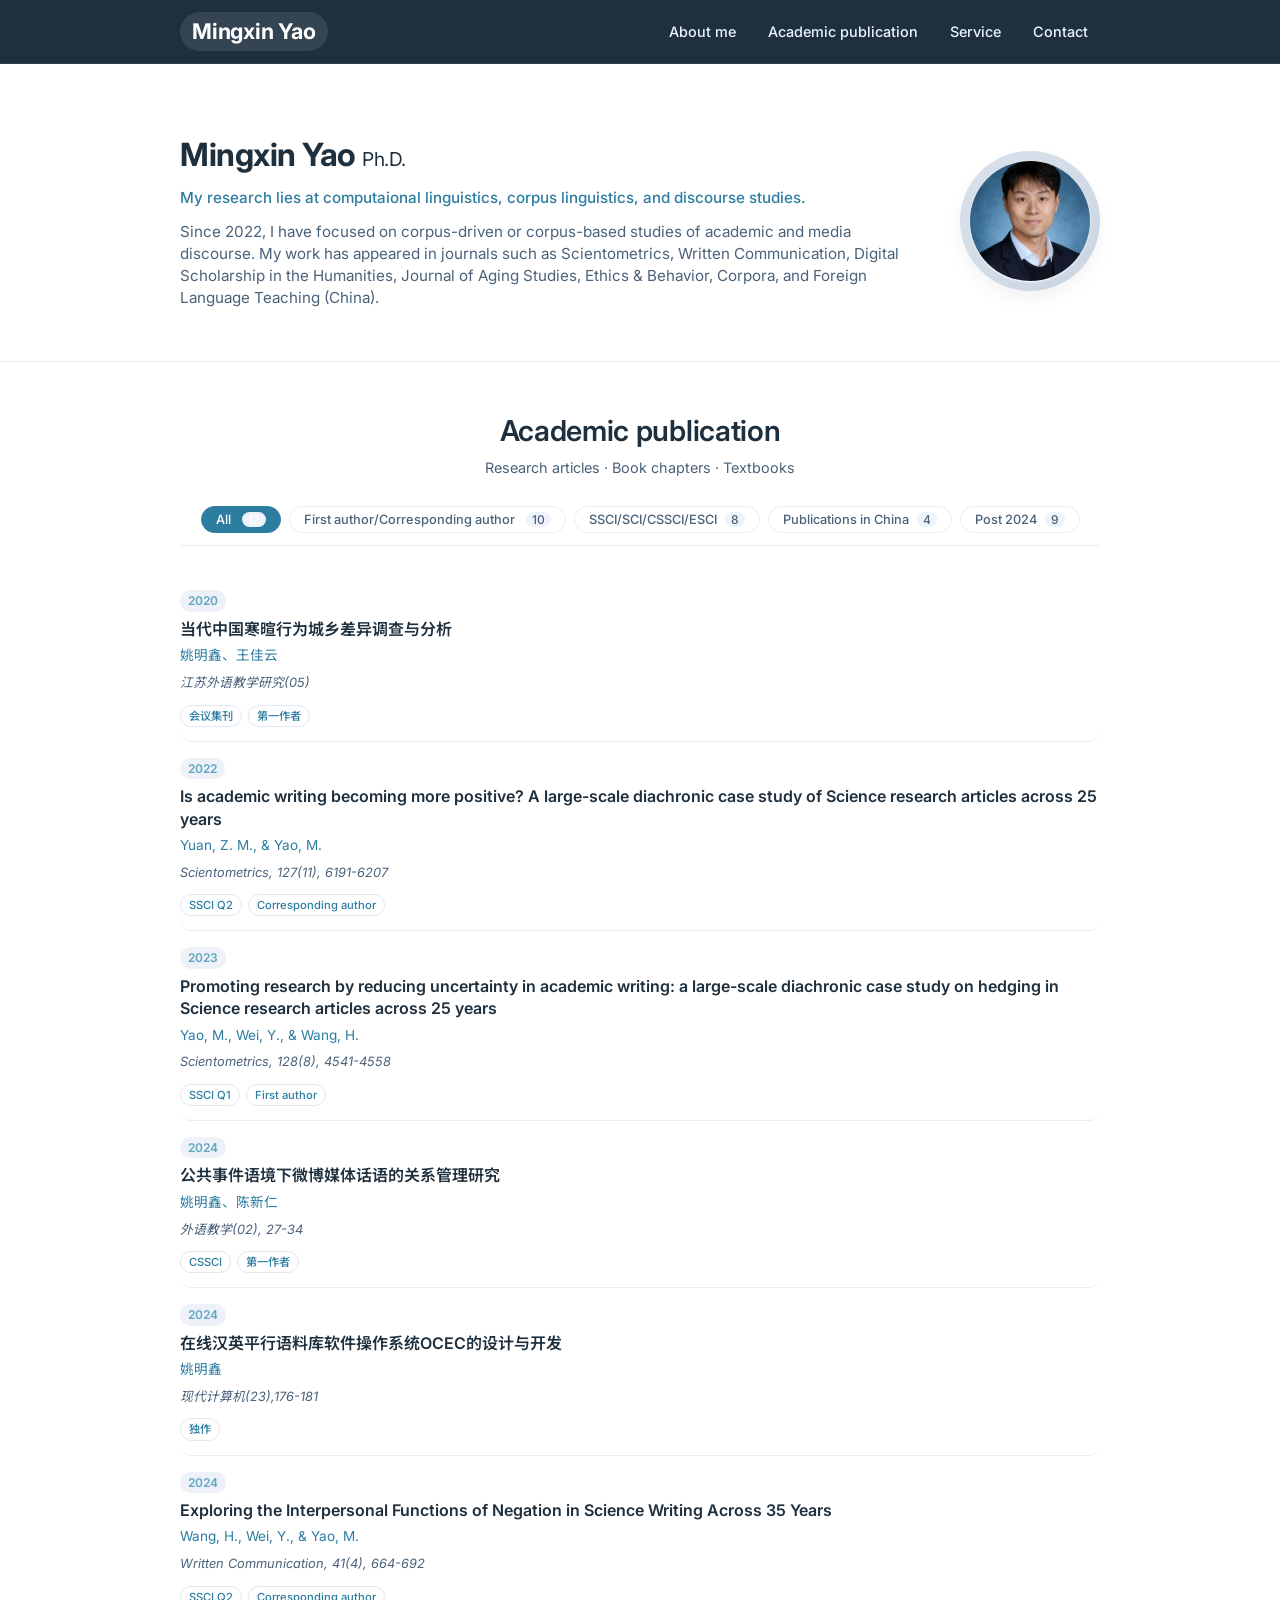
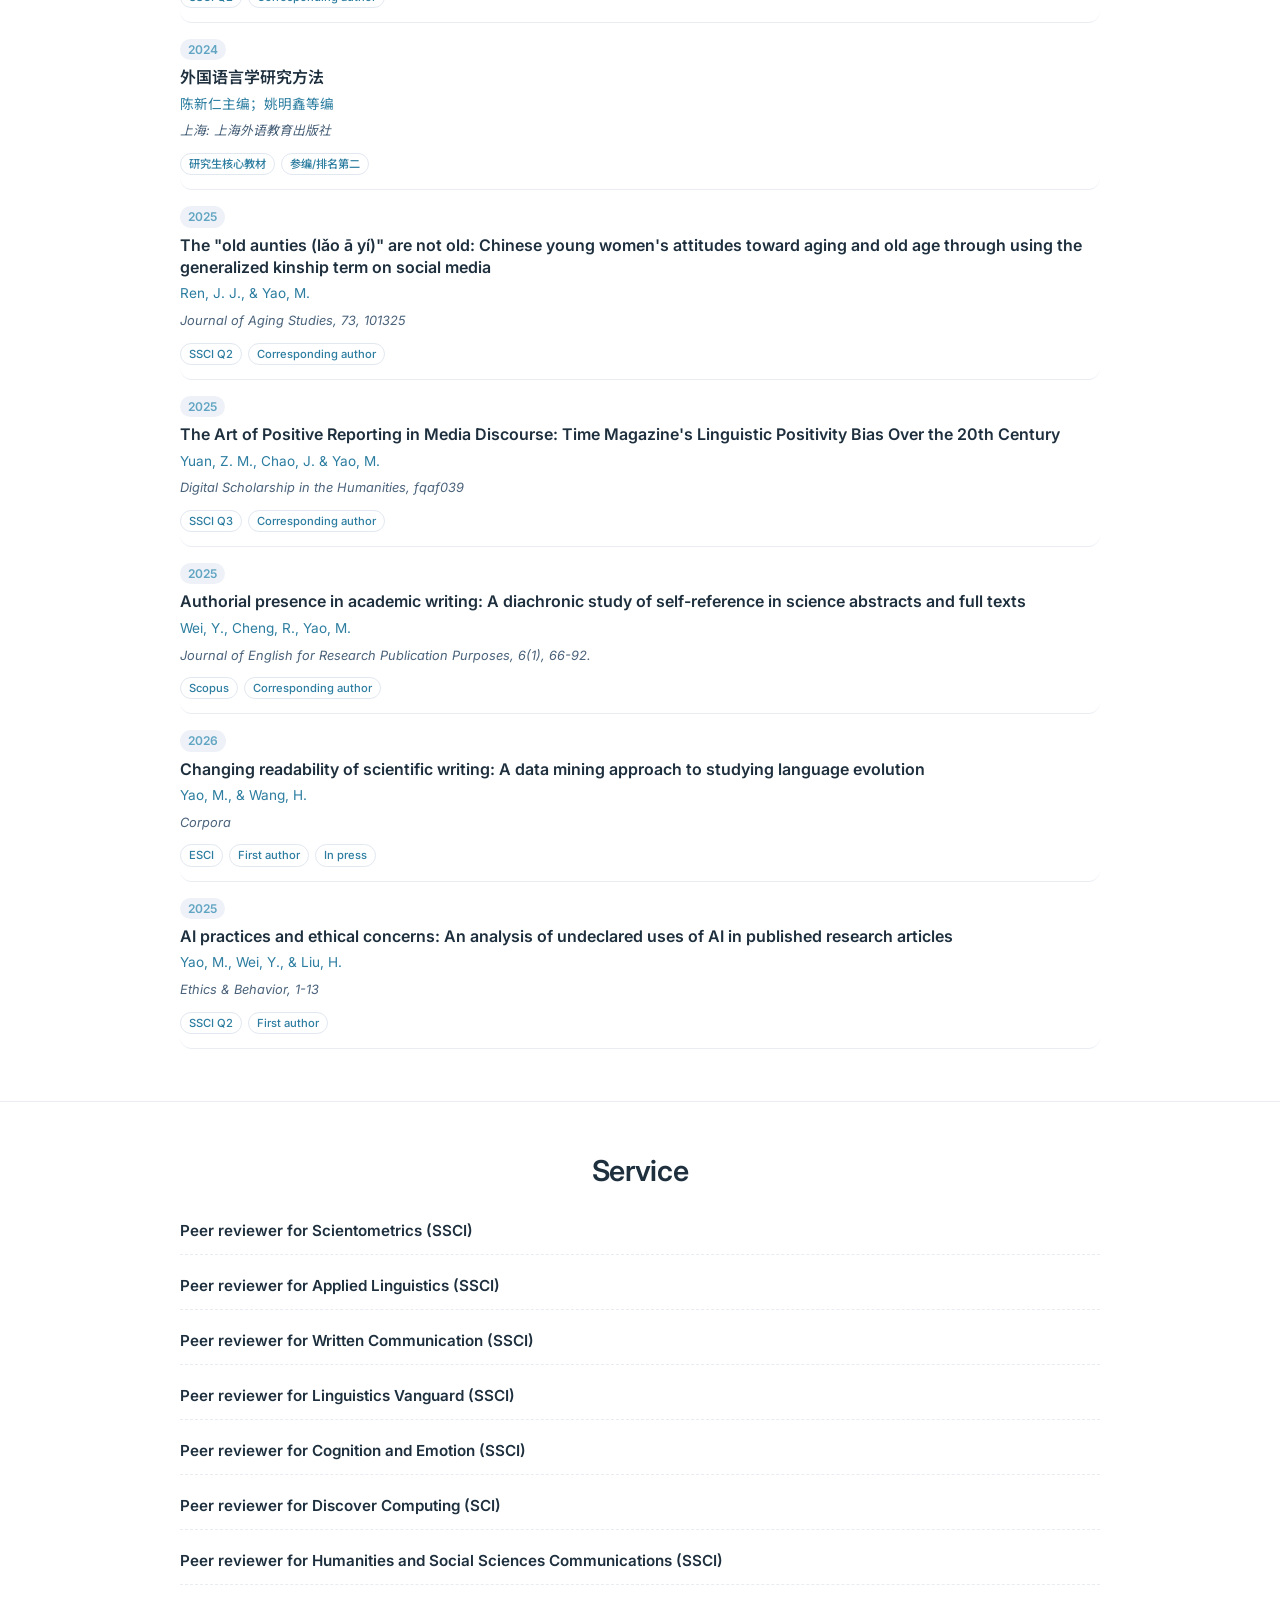
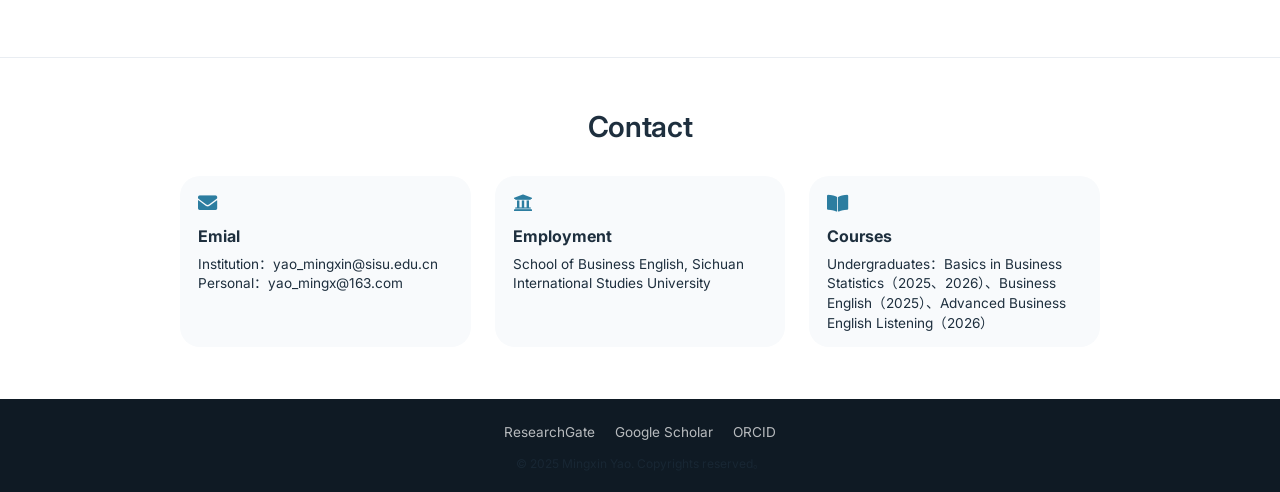
==== index.html @ 387a0569 "Update index.html" ====
<!DOCTYPE html>
<html lang="zh-CN">
<head>
    <meta charset="UTF-8">
    <meta name="viewport" content="width=device-width, initial-scale=1.0, viewport-fit=cover">
    <title>Mingxin Yao</title>
    <link href="https://fonts.googleapis.com/css2?family=Inter:opsz,wght@14..32,300;14..32,400;14..32,500;14..32,600;14..32,700&family=Noto+Sans+SC:wght@300;400;500;600;700&display=swap" rel="stylesheet">
    <link rel="stylesheet" href="https://cdnjs.cloudflare.com/ajax/libs/font-awesome/5.15.4/css/all.min.css">
    <style>
        * {
            margin: 0;
            padding: 0;
            box-sizing: border-box;
        }

        :root {
            --primary: #1e2f3e;
            --primary-dark: #0f1a24;
            --secondary: #2c7da0;
            --accent: #61a5c2;
            --text-main: #1e2f3e;
            --text-muted: #4a627a;
            --light-bg: #f8fafc;
            --border-light: #e9edf2;
            --card-shadow: 0 2px 6px rgba(0, 0, 0, 0.02), 0 1px 2px rgba(0, 0, 0, 0.05);
            --hover-shadow: 0 8px 20px rgba(0, 0, 0, 0.05);
            --transition: all 0.2s ease;
        }

        body {
            font-family: 'Inter', 'Noto Sans SC', system-ui, -apple-system, sans-serif;
            color: var(--text-main);
            line-height: 1.45;
            background-color: white;
            scroll-behavior: smooth;
        }

        .container {
            max-width: 960px;
            margin: 0 auto;
            padding: 0 20px;
        }

        /* 紧凑布局核心：减少留白 */
        section {
            padding: 48px 0 52px;
            border-bottom: 1px solid var(--border-light);
        }
        section:last-of-type {
            border-bottom: none;
        }

        .section-title {
            text-align: center;
            margin-bottom: 28px;
        }
        .section-title h2 {
            font-size: 1.8rem;
            font-weight: 600;
            color: var(--primary);
            letter-spacing: -0.3px;
            margin-bottom: 6px;
        }
        .section-title p {
            font-size: 0.9rem;
            color: var(--text-muted);
        }

        /* 紧凑导航 */
        header {
            background-color: var(--primary);
            backdrop-filter: blur(0px);
            position: sticky;
            top: 0;
            width: 100%;
            z-index: 1000;
            transition: all 0.25s;
            border-bottom: 1px solid rgba(255,255,255,0.08);
        }
        header.scrolled {
            background-color: rgba(30, 47, 62, 0.96);
            backdrop-filter: blur(8px);
            box-shadow: 0 4px 12px rgba(0,0,0,0.05);
        }
        nav {
            display: flex;
            justify-content: space-between;
            align-items: center;
            flex-wrap: wrap;
            padding: 12px 0;
        }
        .logo {
            font-size: 1.35rem;
            font-weight: 700;
            letter-spacing: -0.2px;
            color: white;
            text-decoration: none;
            background: rgba(255,255,255,0.1);
            padding: 4px 12px;
            border-radius: 40px;
            transition: var(--transition);
        }
        .logo:hover {
            background: rgba(255,255,255,0.2);
        }
        .nav-links {
            display: flex;
            list-style: none;
            gap: 8px;
            flex-wrap: wrap;
        }
        .nav-links li {
            margin: 0;
        }
        .nav-links a {
            color: #eef4ff;
            text-decoration: none;
            font-weight: 500;
            font-size: 0.9rem;
            padding: 6px 12px;
            border-radius: 30px;
            transition: var(--transition);
        }
        .nav-links a:hover {
            background: rgba(255,255,255,0.15);
            color: white;
        }

        /* 个人资料区 紧凑对齐 */
        .profile {
            display: flex;
            align-items: center;
            gap: 32px;
            margin-top: 20px;
        }
        .profile-text h1 {
            font-size: 2rem;
            font-weight: 700;
            letter-spacing: -0.5px;
            color: var(--primary);
            margin-bottom: 8px;
        }
        .profile-text p {
            margin-bottom: 12px;
            font-size: 0.95rem;
            color: var(--text-muted);
        }
        .profile-text p:first-of-type {
            font-weight: 500;
            color: var(--secondary);
        }
        .profile-img {
            flex-shrink: 0;
            width: 140px;
            height: 140px;
            border-radius: 50%;
            background: linear-gradient(135deg, #d9e2ec, #cbd5e1);
            display: flex;
            align-items: center;
            justify-content: center;
            box-shadow: 0 8px 18px rgba(0,0,0,0.05);
            transition: var(--transition);
        }
        .profile-img:hover {
            transform: scale(1.02);
        }
        .avatar-placeholder {
            font-size: 3rem;
            font-weight: 500;
            color: var(--primary);
            background: white;
            width: 120px;
            height: 120px;
            border-radius: 50%;
            overflow: hidden;          /* 新增：裁剪超出圆角的图片部分 */
            display: flex;
            align-items: center;
            justify-content: center;
            font-family: monospace;
            box-shadow: inset 0 1px 2px #0001, 0 1px 2px white;
        }

        /* 研究兴趣 紧凑标签 */
        .interest-list {
            display: flex;
            flex-wrap: wrap;
            gap: 12px;
            justify-content: center;
            margin: 8px 0 4px;
        }
        .interest-item {
            background-color: var(--light-bg);
            padding: 6px 16px;
            border-radius: 40px;
            font-size: 0.85rem;
            font-weight: 500;
            color: var(--secondary);
            border: 1px solid var(--border-light);
            transition: var(--transition);
            cursor: default;
        }
        .interest-item:hover {
            background: var(--secondary);
            color: white;
            border-color: var(--secondary);
            transform: translateY(-2px);
        }

        /* 论文列表紧凑 + 卡片hover */
        .pub-list {
            margin-top: 16px;
        }
        .pub-item {
            padding: 16px 0 14px;
            border-bottom: 1px solid var(--border-light);
            transition: var(--transition);
            border-radius: 12px;
        }
        .pub-item:hover {
            background: #fefefe;
            padding-left: 10px;
            padding-right: 6px;
            background: var(--light-bg);
            border-radius: 14px;
            box-shadow: var(--card-shadow);
        }
        .pub-header {
            display: flex;
            justify-content: space-between;
            align-items: baseline;
            margin-bottom: 6px;
        }
        .pub-year {
            font-size: 0.75rem;
            font-weight: 600;
            color: var(--accent);
            background: #eef2f8;
            padding: 2px 8px;
            border-radius: 20px;
        }
        .pub-title {
            font-size: 1rem;
            font-weight: 600;
            margin-bottom: 6px;
            line-height: 1.4;
            color: var(--primary);
        }
        .pub-authors {
            font-size: 0.85rem;
            color: var(--secondary);
            margin-bottom: 4px;
        }
        .pub-journal {
            font-size: 0.8rem;
            color: var(--text-muted);
            font-style: italic;
            margin-bottom: 8px;
            display: inline-block;
        }
        .pub-badge {
            display: inline-block;
            background: white;
            border: 1px solid #e2e8f0;
            color: #2c7da0;
            padding: 2px 8px;
            border-radius: 20px;
            font-size: 0.7rem;
            font-weight: 500;
            margin-right: 6px;
            margin-top: 4px;
        }
        
        /* 筛选栏紧凑 交互核心 */
        .filter-bar {
            display: flex;
            flex-wrap: wrap;
            justify-content: center;
            gap: 8px;
            margin-bottom: 28px;
            margin-top: 12px;
            border-bottom: 1px solid var(--border-light);
            padding-bottom: 12px;
        }
        .filter-btn {
            background: transparent;
            border: 1px solid var(--border-light);
            padding: 5px 14px;
            border-radius: 30px;
            font-size: 0.8rem;
            font-weight: 500;
            color: var(--text-muted);
            cursor: pointer;
            transition: all 0.2s;
            font-family: inherit;
        }
        .filter-btn.active {
            background: var(--secondary);
            color: white;
            border-color: var(--secondary);
        }
        .filter-btn:hover:not(.active) {
            background: #eef2ff;
            border-color: #cbd5e1;
        }
        .pub-count {
            font-size: 0.75rem;
            margin-left: 8px;
            background: #eef2fa;
            padding: 0 6px;
            border-radius: 30px;
        }

        /* 项目部分紧凑 */
        .project-list {
            margin-top: 12px;
        }
        .project-item {
            margin-bottom: 20px;
            padding-bottom: 8px;
            border-bottom: 1px dashed var(--border-light);
        }
        .project-title {
            font-size: 0.95rem;
            font-weight: 600;
            margin-bottom: 4px;
        }
        .project-org {
            font-size: 0.8rem;
            color: var(--secondary);
            display: inline-block;
            background: #f1f5f9;
            padding: 2px 10px;
            border-radius: 20px;
        }

        /* 联系方式 紧凑网格 */
        .contact-info {
            display: flex;
            flex-wrap: wrap;
            gap: 24px;
            margin-top: 20px;
            justify-content: space-between;
        }
        .contact-item {
            flex: 1;
            min-width: 180px;
            background: var(--light-bg);
            padding: 14px 18px;
            border-radius: 20px;
            transition: var(--transition);
        }
        .contact-item:hover {
            transform: translateY(-3px);
            background: white;
            box-shadow: var(--hover-shadow);
        }
        .contact-icon {
            width: 32px;
            color: var(--secondary);
            font-size: 1.2rem;
            margin-bottom: 8px;
        }
        .contact-item h3 {
            font-size: 1rem;
            margin-bottom: 6px;
        }
        .contact-item p, .contact-item a {
            font-size: 0.85rem;
            color: var(--text-main);
            text-decoration: none;
        }
        .contact-item a:hover {
            color: var(--secondary);
            text-decoration: underline;
        }

        /* 页脚 紧凑 */
        footer {
            background-color: var(--primary-dark);
            padding: 24px 0 20px;
            text-align: center;
        }
        .social-links {
            display: flex;
            justify-content: center;
            gap: 20px;
            margin-bottom: 12px;
        }
        .social-link {
            color: rgba(255,255,255,0.7);
            text-decoration: none;
            font-size: 0.85rem;
            transition: color 0.2s;
        }
        .social-link:hover {
            color: white;
        }
        .copyright {
            font-size: 0.75rem;
            opacity: 0.6;
        }

        /* 返回顶部 + 交互微件 */
        .back-to-top {
            position: fixed;
            bottom: 24px;
            right: 24px;
            background: var(--primary);
            color: white;
            width: 42px;
            height: 42px;
            border-radius: 30px;
            display: flex;
            align-items: center;
            justify-content: center;
            cursor: pointer;
            opacity: 0;
            visibility: hidden;
            transition: all 0.2s;
            box-shadow: 0 2px 10px rgba(0,0,0,0.2);
            z-index: 99;
            border: none;
        }
        .back-to-top.show {
            opacity: 1;
            visibility: visible;
        }
        .back-to-top:hover {
            background: var(--secondary);
            transform: translateY(-3px);
        }

        /* 响应式紧凑 */
        @media (max-width: 720px) {
            .container {
                padding: 0 16px;
            }
            section {
                padding: 38px 0;
            }
            .profile {
                flex-direction: column;
                text-align: center;
                gap: 20px;
            }
            .profile-img {
                width: 120px;
                height: 120px;
            }
            .nav-links {
                justify-content: center;
                margin-top: 8px;
                width: 100%;
            }
            nav {
                justify-content: center;
                gap: 4px;
            }
            .logo {
                margin-bottom: 6px;
            }
            .contact-info {
                flex-direction: column;
                gap: 14px;
            }
            .pub-item:hover {
                padding-left: 0;
            }
            .filter-btn {
                padding: 4px 12px;
                font-size: 0.75rem;
            }
        }
        @media (max-width: 480px) {
            .pub-title {
                font-size: 0.9rem;
            }
            .interest-item {
                padding: 4px 12px;
                font-size: 0.75rem;
            }
        }
        a {
            transition: var(--transition);
        }
        .profile-text p:last-of-type {
            margin-bottom: 0;
        }
    </style>
</head>
<body>
    <header id="header">
        <div class="container">
            <nav>
                <a href="#" class="logo">Mingxin Yao</a>
                <ul class="nav-links">
                    <li><a href="#about">About me</a></li>
                    <li><a href="#publications">Academic publication</a></li>
                    <li><a href="#projects">Service</a></li>
                    <li><a href="#contact">Contact</a></li>
                </ul>
            </nav>
        </div>
    </header>

    <!-- 个人信息 -->
    <section id="about">
        <div class="container">
            <div class="profile">
                <div class="profile-text">
                    <h1>Mingxin Yao <span style="font-weight: 400; font-size: 1.2rem;">Ph.D.</span></h1>
                    <p>My research lies at computaional linguistics, corpus linguistics, and discourse studies. </p>
                    <p>Since 2022, I have focused on corpus-driven or corpus-based studies of academic and media discourse. My work has appeared in journals such as Scientometrics, Written Communication, Digital Scholarship in the Humanities, Journal of Aging Studies, Ethics & Behavior, Corpora, and Foreign Language Teaching (China).</p>
                </div>
                <div class="profile-img">
                    <div class="avatar-placeholder">
                        <img src="img.jpg" alt="姚明鑫" style="width: 100%; height: 100%; object-fit: cover; display: block;">
                    </div>
                </div>
            </div>
        </div>
    </section>

    <!-- 学术成果 带筛选交互 -->
    <section id="publications">
        <div class="container">
            <div class="section-title">
                <h2>Academic publication</h2>
                <p>Research articles · Book chapters · Textbooks</p>
            </div>
            <!-- 筛选栏 交互核心 -->
            <div class="filter-bar" id="filterBar">
                <button class="filter-btn active" data-filter="all">All <span class="pub-count" id="countAll">0</span></button>
                <button class="filter-btn" data-filter="first_correspond">First author/Corresponding author <span class="pub-count" id="countFirstCorr">0</span></button>
                <button class="filter-btn" data-filter="ssci_sci">SSCI/SCI/CSSCI/ESCI<span class="pub-count" id="countSSCI">0</span></button>
                <button class="filter-btn" data-filter="domestic_core">Publications in China<span class="pub-count" id="countDomestic">0</span></button>
                <button class="filter-btn" data-filter="recent">Post 2024<span class="pub-count" id="countRecent">0</span></button>
            </div>
            <div class="pub-list" id="pubList">
                <!-- 论文列表，保留所有原有信息 -->
                <div class="pub-item" data-year="2020" data-type="domestic" data-role="first">
                    <div class="pub-header"><span class="pub-year">2020</span></div>
                    <h3 class="pub-title">当代中国寒暄行为城乡差异调查与分析</h3>
                    <p class="pub-authors">姚明鑫、王佳云</p>
                    <span class="pub-journal">江苏外语教学研究(05)</span>
                    <div><span class="pub-badge">会议集刊</span><span class="pub-badge">第一作者</span></div>
                </div>
                <div class="pub-item" data-year="2022" data-type="ssci" data-role="correspond">
                    <div class="pub-header"><span class="pub-year">2022</span></div>
                    <h3 class="pub-title">Is academic writing becoming more positive? A large-scale diachronic case study of Science research articles across 25 years</h3>
                    <p class="pub-authors">Yuan, Z. M., & Yao, M.</p>
                    <span class="pub-journal">Scientometrics, 127(11), 6191-6207</span>
                    <div><span class="pub-badge">SSCI Q2</span><span class="pub-badge">Corresponding author</span></div>
                </div>
                <div class="pub-item" data-year="2023" data-type="ssci" data-role="first">
                    <div class="pub-header"><span class="pub-year">2023</span></div>
                    <h3 class="pub-title">Promoting research by reducing uncertainty in academic writing: a large-scale diachronic case study on hedging in Science research articles across 25 years</h3>
                    <p class="pub-authors">Yao, M., Wei, Y., & Wang, H.</p>
                    <span class="pub-journal">Scientometrics, 128(8), 4541-4558</span>
                    <div><span class="pub-badge">SSCI Q1</span><span class="pub-badge">First author</span></div>
                </div>
                <div class="pub-item" data-year="2024" data-type="domestic" data-role="first">
                    <div class="pub-header"><span class="pub-year">2024</span></div>
                    <h3 class="pub-title">公共事件语境下微博媒体话语的关系管理研究</h3>
                    <p class="pub-authors">姚明鑫、陈新仁</p>
                    <span class="pub-journal">外语教学(02), 27-34</span>
                    <div><span class="pub-badge">CSSCI</span><span class="pub-badge">第一作者</span></div>
                </div>
                <div class="pub-item" data-year="2024" data-type="domestic" data-role="sole">
                    <div class="pub-header"><span class="pub-year">2024</span></div>
                    <h3 class="pub-title">在线汉英平行语料库软件操作系统OCEC的设计与开发</h3>
                    <p class="pub-authors">姚明鑫</p>
                    <span class="pub-journal">现代计算机(23),176-181</span>
                    <div><span class="pub-badge">独作</span></div>
                </div>
                <div class="pub-item" data-year="2024" data-type="ssci" data-role="correspond">
                    <div class="pub-header"><span class="pub-year">2024</span></div>
                    <h3 class="pub-title">Exploring the Interpersonal Functions of Negation in Science Writing Across 35 Years</h3>
                    <p class="pub-authors">Wang, H., Wei, Y., & Yao, M.</p>
                    <span class="pub-journal">Written Communication, 41(4), 664-692</span>
                    <div><span class="pub-badge">SSCI Q2</span><span class="pub-badge">Corresponding author</span></div>
                </div>
                <div class="pub-item" data-year="2024" data-type="domestic" data-role="contributor">
                    <div class="pub-header"><span class="pub-year">2024</span></div>
                    <h3 class="pub-title">外国语言学研究方法</h3>
                    <p class="pub-authors">陈新仁主编；姚明鑫等编</p>
                    <span class="pub-journal">上海: 上海外语教育出版社</span>
                    <div><span class="pub-badge">研究生核心教材</span><span class="pub-badge">参编/排名第二</span></div>
                </div>
                <div class="pub-item" data-year="2025" data-type="ssci" data-role="correspond">
                    <div class="pub-header"><span class="pub-year">2025</span></div>
                    <h3 class="pub-title">The "old aunties (lǎo ā yí)" are not old: Chinese young women's attitudes toward aging and old age through using the generalized kinship term on social media</h3>
                    <p class="pub-authors">Ren, J. J., & Yao, M.</p>
                    <span class="pub-journal">Journal of Aging Studies, 73, 101325</span>
                    <div><span class="pub-badge">SSCI Q2</span><span class="pub-badge">Corresponding author</span></div>
                </div>
                <div class="pub-item" data-year="2025" data-type="ssci" data-role="correspond">
                    <div class="pub-header"><span class="pub-year">2025</span></div>
                    <h3 class="pub-title">The Art of Positive Reporting in Media Discourse: Time Magazine's Linguistic Positivity Bias Over the 20th Century</h3>
                    <p class="pub-authors">Yuan, Z. M., Chao, J. & Yao, M.</p>
                    <span class="pub-journal">Digital Scholarship in the Humanities, fqaf039</span>
                    <div><span class="pub-badge">SSCI Q3</span><span class="pub-badge">Corresponding author</span></div>
                </div>
                <div class="pub-item" data-year="2025" data-type="scopus" data-role="correspond">
                    <div class="pub-header"><span class="pub-year">2025</span></div>
                    <h3 class="pub-title">Authorial presence in academic writing: A diachronic study of self-reference in science abstracts and full texts</h3>
                    <p class="pub-authors">Wei, Y., Cheng, R., Yao, M.</p>
                    <span class="pub-journal">Journal of English for Research Publication Purposes, 6(1), 66-92.</span>
                    <div><span class="pub-badge">Scopus</span><span class="pub-badge">Corresponding author</span></div>
                </div>
                <div class="pub-item" data-year="2026" data-type="esci" data-role="first">
                    <div class="pub-header"><span class="pub-year">2026</span></div>
                    <h3 class="pub-title">Changing readability of scientific writing: A data mining approach to studying language evolution</h3>
                    <p class="pub-authors">Yao, M., & Wang, H.</p>
                    <span class="pub-journal">Corpora</span>
                    <div><span class="pub-badge">ESCI</span><span class="pub-badge">First author</span><span class="pub-badge">In press</span></div>
                </div>
                <div class="pub-item" data-year="2026" data-type="ssci" data-role="first">
                    <div class="pub-header"><span class="pub-year">2025</span></div>
                    <h3 class="pub-title">AI practices and ethical concerns: An analysis of undeclared uses of AI in published research articles</h3>
                    <p class="pub-authors">Yao, M., Wei, Y., & Liu, H.</p>
                    <span class="pub-journal">Ethics & Behavior, 1-13</span>
                    <div><span class="pub-badge">SSCI Q2</span><span class="pub-badge">First author</span></div>
                </div>
            </div>
        </div>
    </section>

    <!-- 学术服务 -->
    <section id="projects">
        <div class="container">
            <div class="section-title">
                <h2>Service</h2>
            </div>
            <div class="project-list">
                <div class="project-item"><h3 class="project-title">Peer reviewer for Scientometrics (SSCI) </h3></div>
                <div class="project-item"><h3 class="project-title">Peer reviewer for Applied Linguistics (SSCI)</h3></div>
                <div class="project-item"><h3 class="project-title">Peer reviewer for Written Communication (SSCI)</h3></div>
                <div class="project-item"><h3 class="project-title">Peer reviewer for Linguistics Vanguard (SSCI)</h3></div>
                <div class="project-item"><h3 class="project-title">Peer reviewer for Cognition and Emotion (SSCI)</h3></div>
                <div class="project-item"><h3 class="project-title">Peer reviewer for Discover Computing (SCI)</h3></div>
                <div class="project-item"><h3 class="project-title">Peer reviewer for Humanities and Social Sciences Communications (SSCI)</h3></div>
            </div>
        </div>
    </section>

    <!-- 联系方式 -->
    <section id="contact">
        <div class="container">
            <div class="section-title">
                <h2>Contact</h2>
            </div>
            <div class="contact-info">
                <div class="contact-item"><div class="contact-icon"><i class="fas fa-envelope"></i></div><h3>Emial</h3><p><a href="mailto:yao_mingxin@sisu.edu.cn">Institution：yao_mingxin@sisu.edu.cn</a></p><p><a href="mailto:yao_mingx@163.com">Personal：yao_mingx@163.com</a></p></div>
                <div class="contact-item"><div class="contact-icon"><i class="fas fa-university"></i></div><h3>Employment</h3><p>School of Business English, Sichuan International Studies University</p></div>
                <div class="contact-item"><div class="contact-icon"><i class="fas fa-book-open"></i></div><h3>Courses</h3><p>Undergraduates：Basics in Business Statistics（2025、2026）、Business English（2025）、Advanced Business English Listening（2026）</p></div>
            </div>
        </div>
    </section>

    <footer>
        <div class="container">
            <div class="social-links">
                <a href="https://www.researchgate.net/profile/Mingxin-Yao" class="social-link" target="_blank">ResearchGate</a>
                <a href="#" class="social-link" id="gsPlaceholder">Google Scholar</a>
                <a href="https://orcid.org/0000-0002-4763-9413" class="social-link" target="_blank">ORCID</a>
            </div>
            <p class="copyright">&copy; 2025 Mingxin Yao. Copyrights reserved。</p>
        </div>
    </footer>

    <div class="back-to-top" id="backToTop"><i class="fas fa-arrow-up"></i></div>

    <script>
        (function() {
            // 筛选逻辑 + 动态计数
            const pubItems = document.querySelectorAll('#pubList .pub-item');
            const filterBtns = document.querySelectorAll('.filter-btn');
            
            // 辅助：判断类型/角色
            function matchesFilter(item, filterType) {
                if(filterType === 'all') return true;
                const year = parseInt(item.getAttribute('data-year'));
                const typeAttr = item.getAttribute('data-type');
                const role = item.getAttribute('data-role');
                // 获取badge文本内容 (用于更精准匹配)
                const badges = Array.from(item.querySelectorAll('.pub-badge')).map(b => b.innerText.toLowerCase());
                const fullText = item.innerText.toLowerCase();
                
                if(filterType === 'first_correspond') {
                    if(role === 'first' || role === 'correspond') return true;
                    if(badges.some(b => b.includes('第一作者') || b.includes('通讯作者'))) return true;
                    if(fullText.includes('第一作者') || fullText.includes('通讯作者')) return true;
                    return false;
                }
                if(filterType === 'ssci_sci') {
                    if(typeAttr === 'ssci') return true;
                    if(badges.some(b => b.includes('ssci') || b.includes('sci') || b.includes('ssci q'))) return true;
                    return false;
                }
                if(filterType === 'domestic_core') {
                    if(typeAttr === 'domestic') return true;
                    if(badges.some(b => b.includes('cssci') || b.includes('c刊'))) return true;
                    if(fullText.includes('外语教学') || fullText.includes('cssci')) return true;
                    return false;
                }
                if(filterType === 'recent') {
                    return year >= 2024;
                }
                return false;
            }
            
            function updateCounters() {
                const total = pubItems.length;
                let firstCorr = 0, ssci = 0, domestic = 0, recent = 0;
                pubItems.forEach(item => {
                    if(matchesFilter(item, 'first_correspond')) firstCorr++;
                    if(matchesFilter(item, 'ssci_sci')) ssci++;
                    if(matchesFilter(item, 'domestic_core')) domestic++;
                    if(matchesFilter(item, 'recent')) recent++;
                });
                document.getElementById('countAll').innerText = total;
                document.getElementById('countFirstCorr').innerText = firstCorr;
                document.getElementById('countSSCI').innerText = ssci;
                document.getElementById('countDomestic').innerText = domestic;
                document.getElementById('countRecent').innerText = recent;
            }
            
            function filterPublication(filterVal) {
                pubItems.forEach(item => {
                    if(matchesFilter(item, filterVal)) {
                        item.style.display = '';
                    } else {
                        item.style.display = 'none';
                    }
                });
                updateCounters();
            }
            
            filterBtns.forEach(btn => {
                btn.addEventListener('click', function(e) {
                    filterBtns.forEach(b => b.classList.remove('active'));
                    this.classList.add('active');
                    const filterVal = this.getAttribute('data-filter');
                    filterPublication(filterVal);
                });
            });
            
            // 初始显示全部 & 计数
            filterPublication('all');
            
            // 导航栏滚动阴影 + 高亮节选(可选不加高亮，只加强交互)
            const header = document.getElementById('header');
            window.addEventListener('scroll', () => {
                if(window.scrollY > 20) header.classList.add('scrolled');
                else header.classList.remove('scrolled');
                // 返回顶部按钮
                const backBtn = document.getElementById('backToTop');
                if(window.scrollY > 400) backBtn.classList.add('show');
                else backBtn.classList.remove('show');
            });
            
            // 平滑滚动+偏移修正固定导航
            document.querySelectorAll('.nav-links a[href^="#"], .logo[href="#"]').forEach(anchor => {
                anchor.addEventListener('click', function(e) {
                    if(this.getAttribute('href') === '#') {
                        e.preventDefault();
                        window.scrollTo({ top: 0, behavior: 'smooth' });
                        return;
                    }
                    const targetId = this.getAttribute('href');
                    if(targetId && targetId !== '#') {
                        e.preventDefault();
                        const targetElem = document.querySelector(targetId);
                        if(targetElem) {
                            const offsetTop = targetElem.offsetTop - 70;
                            window.scrollTo({ top: offsetTop, behavior: 'smooth' });
                        }
                    }
                });
            });
            
            // 返回顶部逻辑
            const backBtn = document.getElementById('backToTop');
            backBtn.addEventListener('click', () => {
                window.scrollTo({ top: 0, behavior: 'smooth' });
            });
            
            // 添加手风琴效果? 保持论文hover精致，再增加一点兴趣点击控制台交互
            const interests = document.querySelectorAll('.interest-item');
            interests.forEach(interest => {
                interest.addEventListener('click', () => {
                    console.log(`研究兴趣: ${interest.innerText}`);
                });
            });
            
            // Google Scholar占位友好提醒
            const gsLink = document.getElementById('gsPlaceholder');
            if(gsLink) {
                gsLink.addEventListener('click', (e) => {
                    e.preventDefault();
                    alert('个人学术主页完善中，敬请通过ResearchGate或邮件联系。');
                });
            }
        })();
    </script>
</body>
</html>
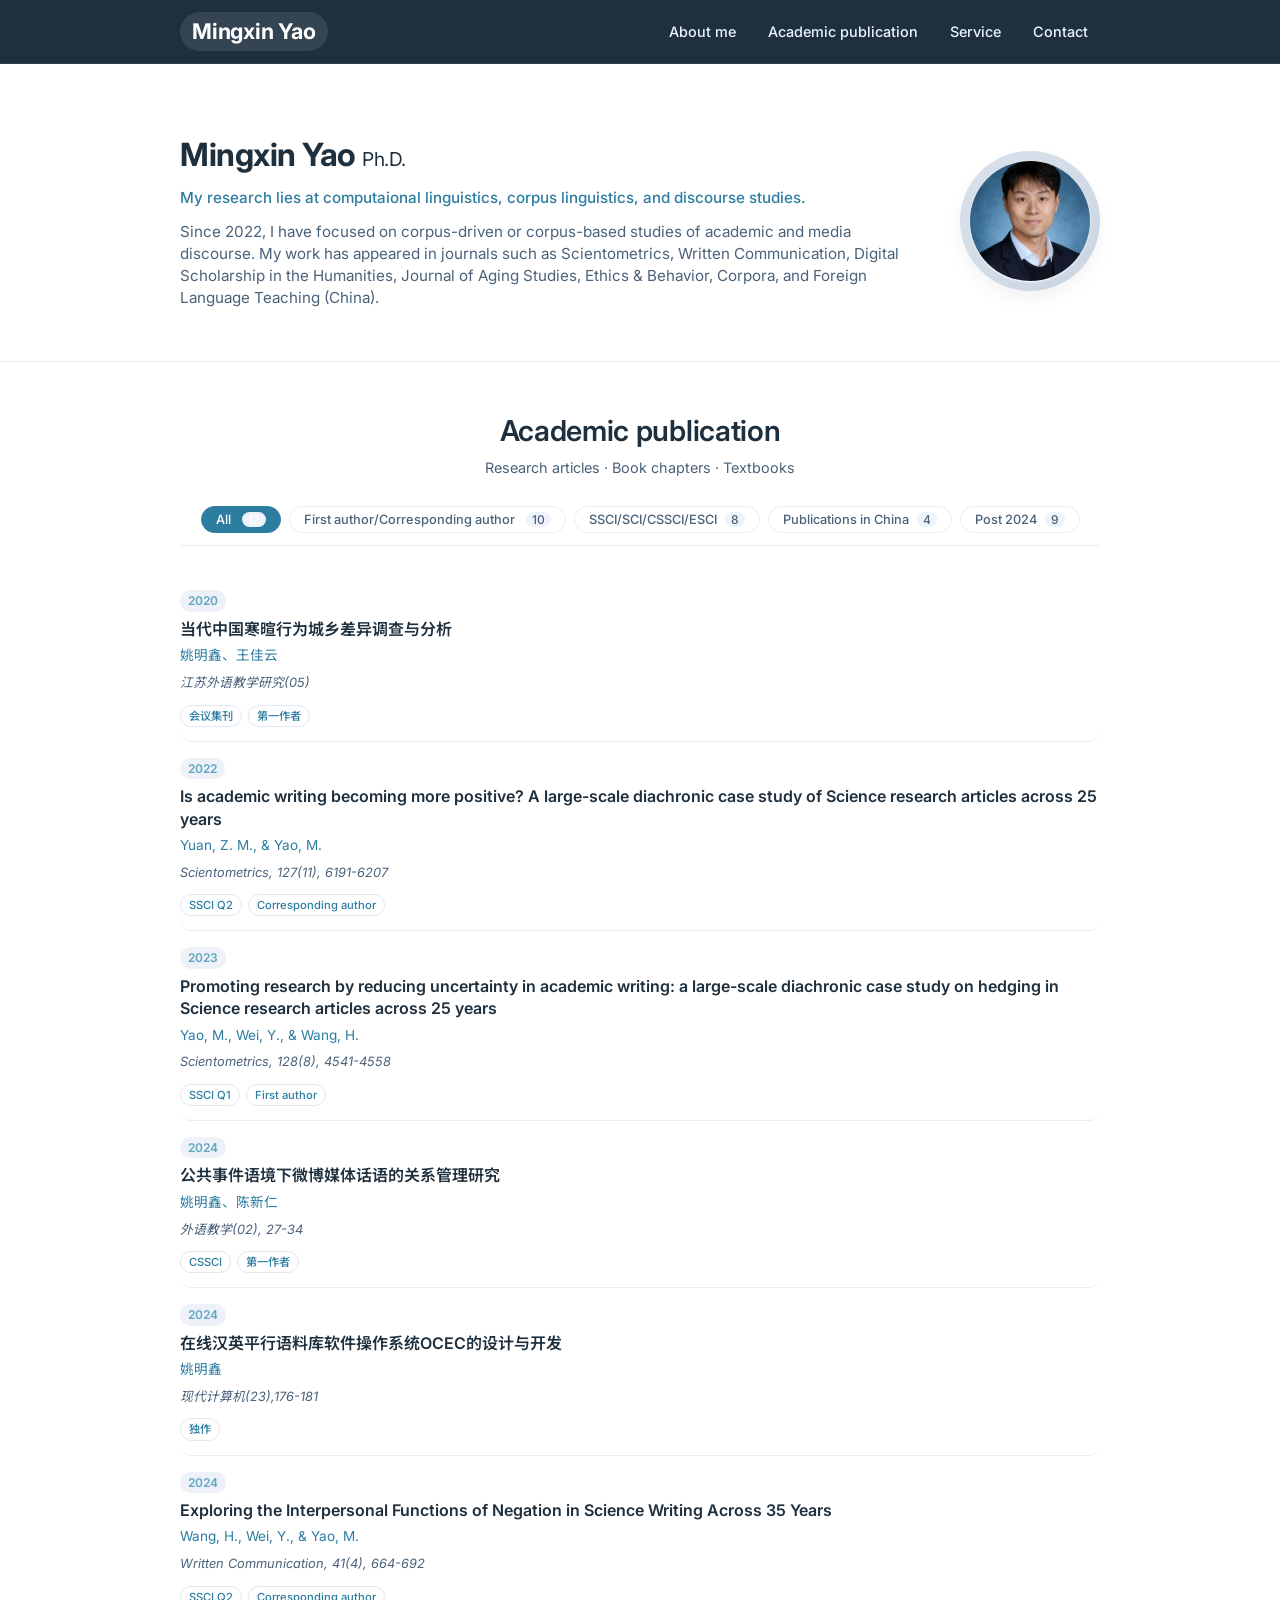
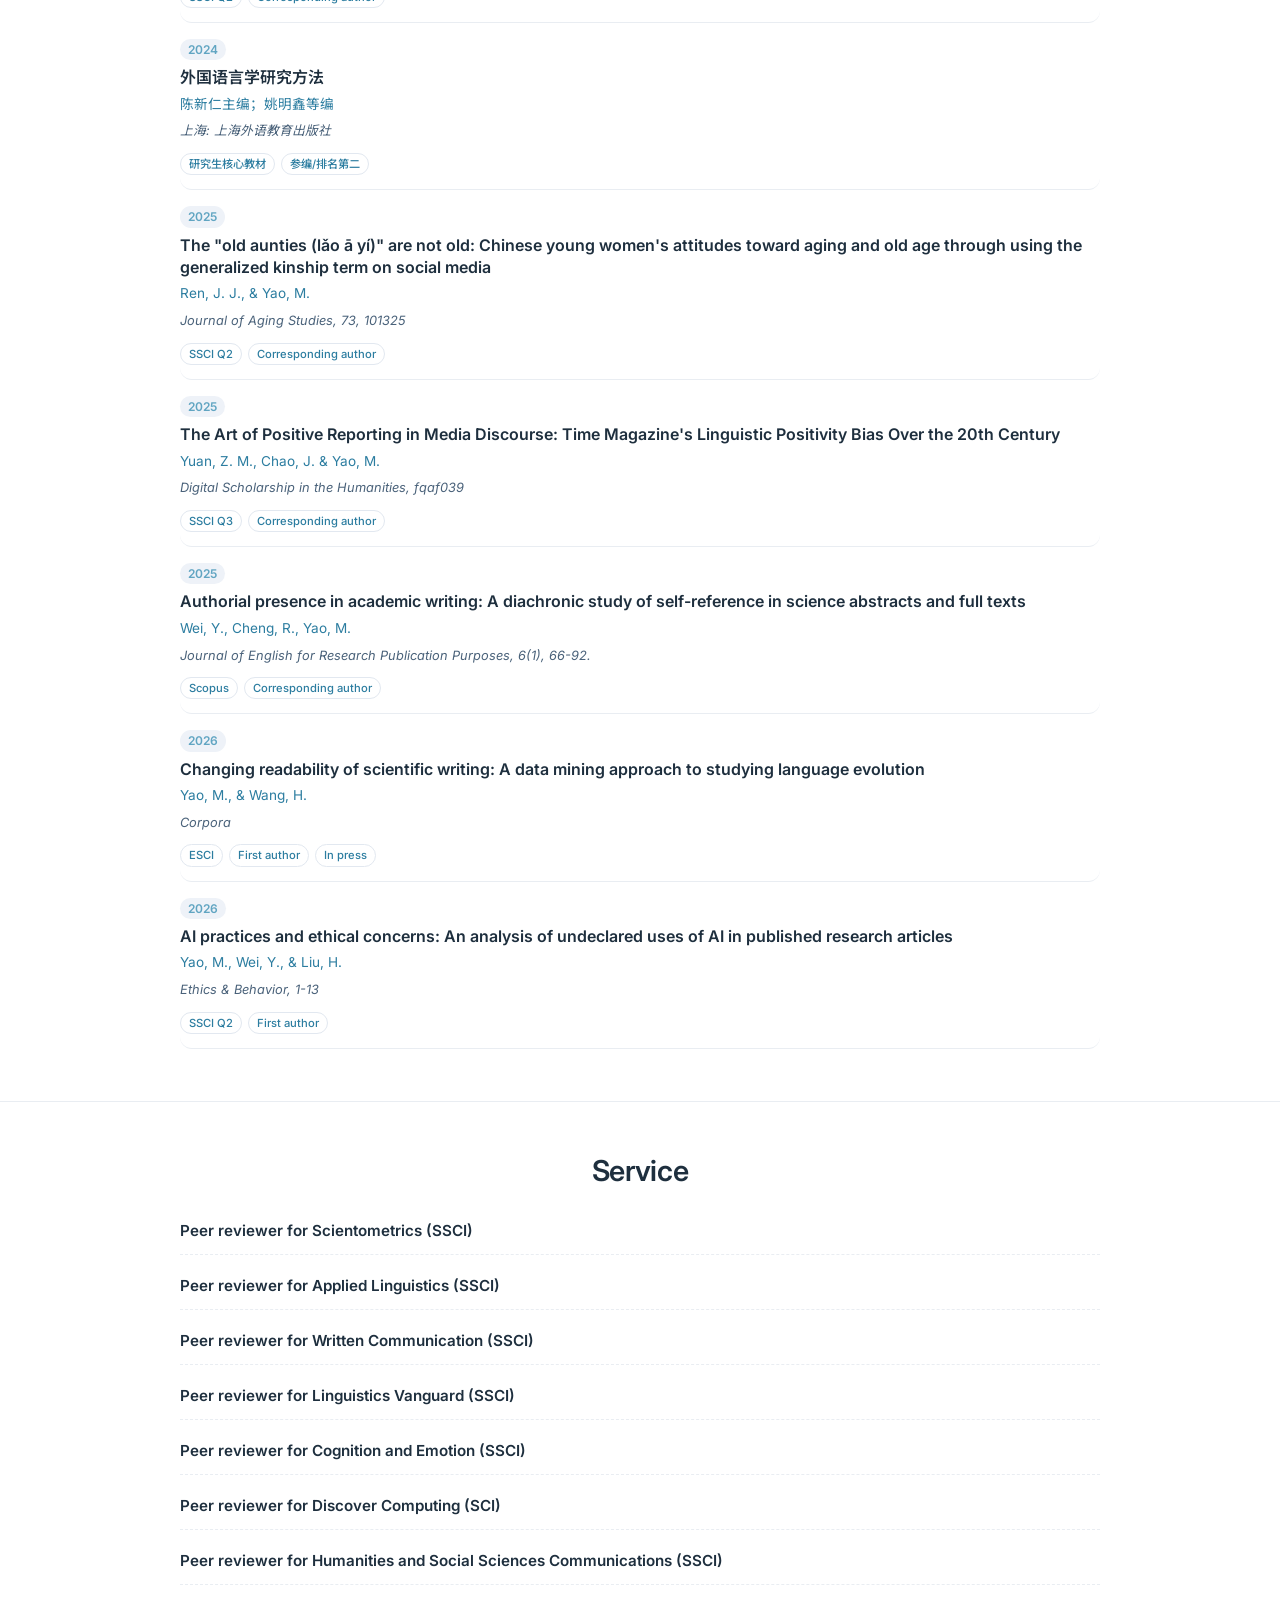
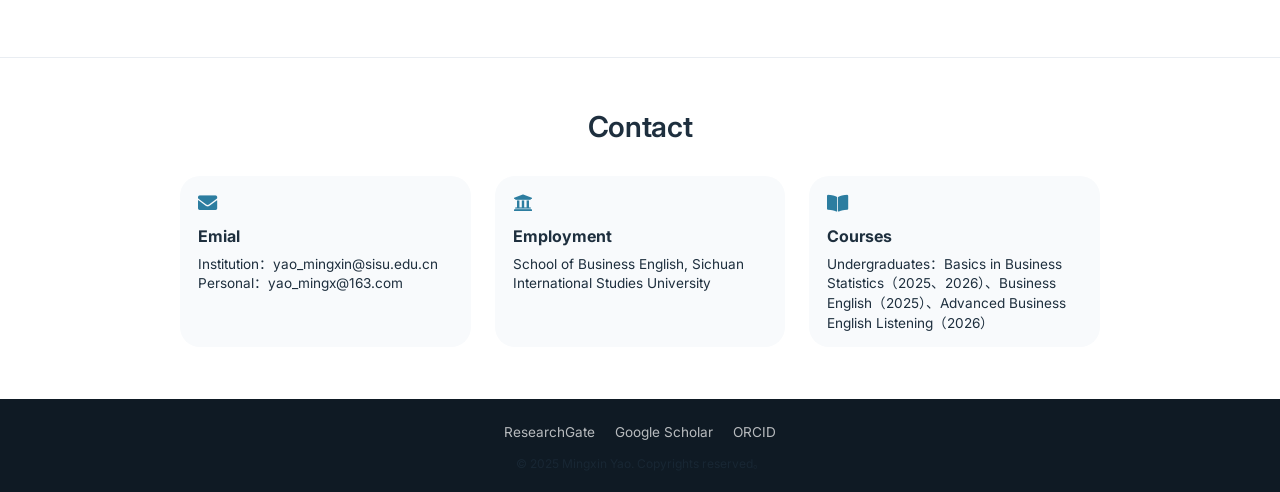
==== commit 3220860a: "Update index.html" ====
--- a/index.html
+++ b/index.html
@@ -616,7 +616,7 @@
                     <div><span class="pub-badge">ESCI</span><span class="pub-badge">First author</span><span class="pub-badge">In press</span></div>
                 </div>
                 <div class="pub-item" data-year="2026" data-type="ssci" data-role="first">
-                    <div class="pub-header"><span class="pub-year">2025</span></div>
+                    <div class="pub-header"><span class="pub-year">2026</span></div>
                     <h3 class="pub-title">AI practices and ethical concerns: An analysis of undeclared uses of AI in published research articles</h3>
                     <p class="pub-authors">Yao, M., Wei, Y., & Liu, H.</p>
                     <span class="pub-journal">Ethics & Behavior, 1-13</span>
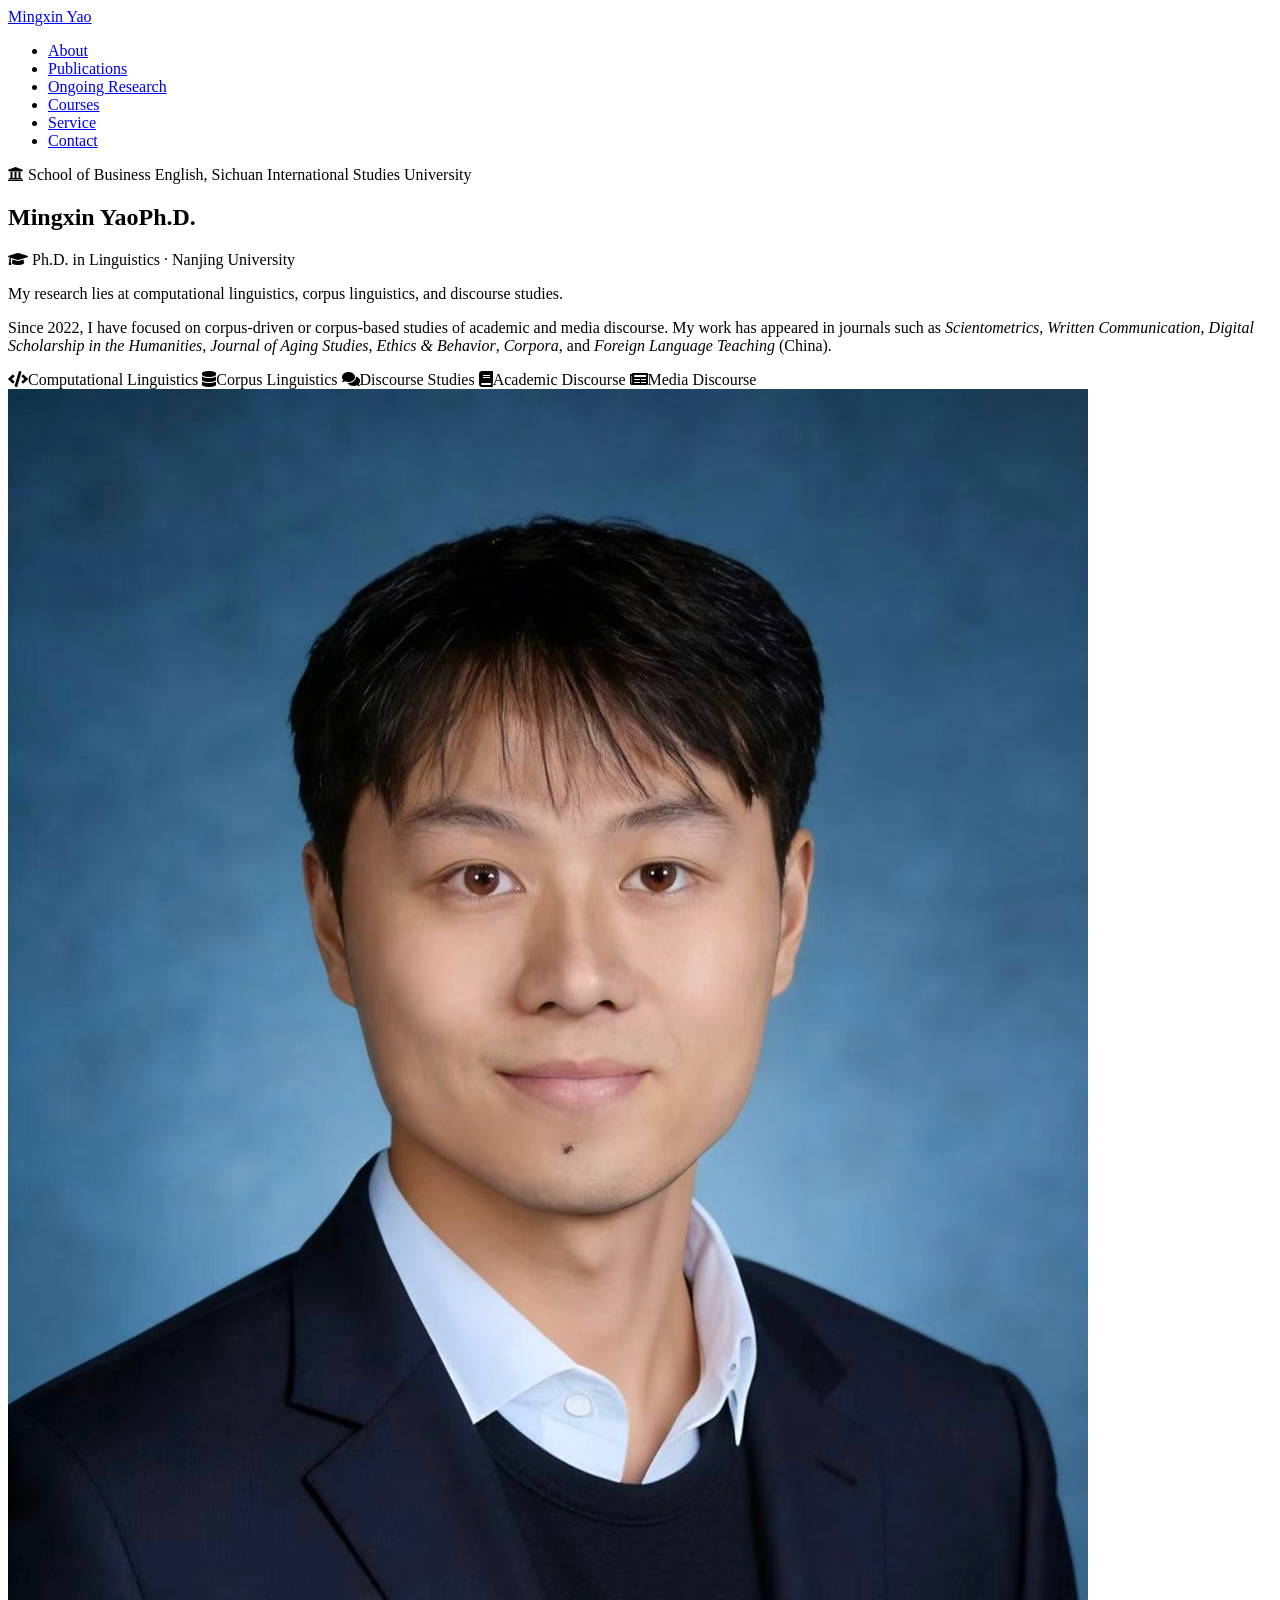
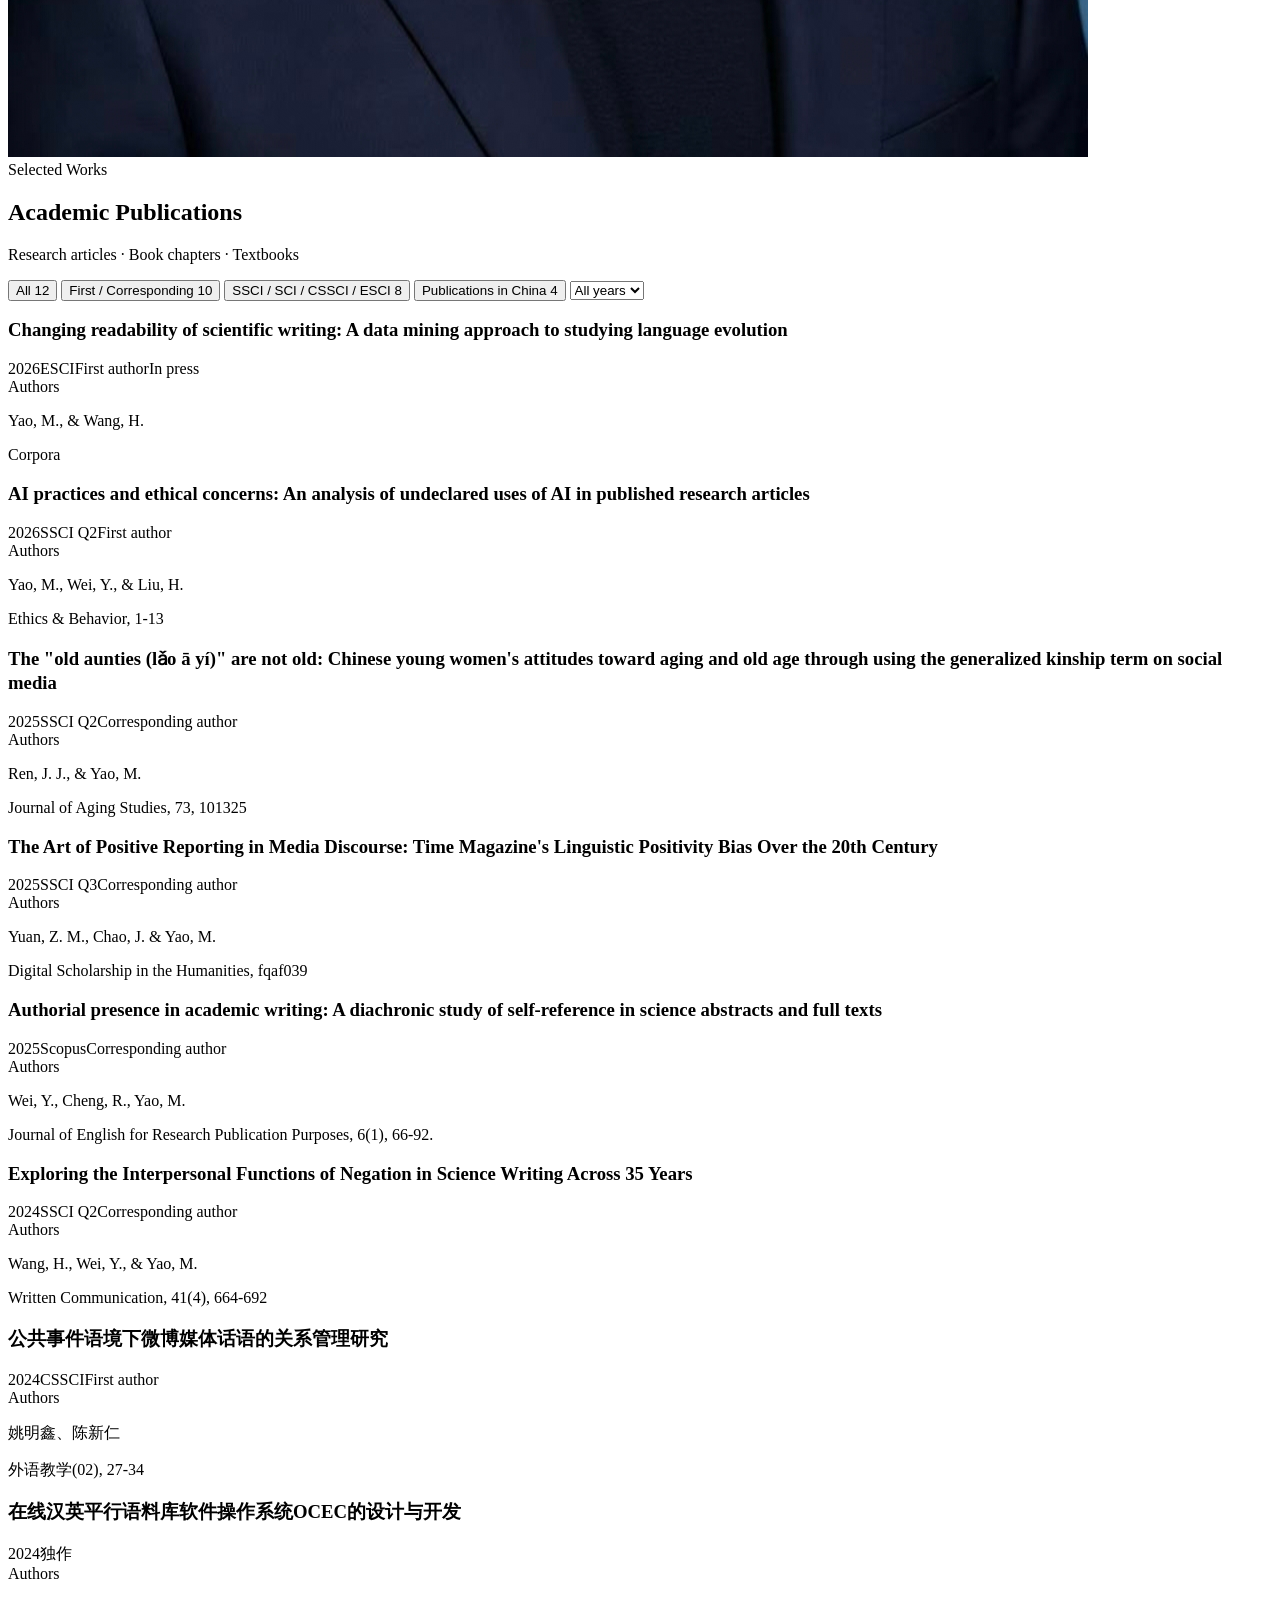
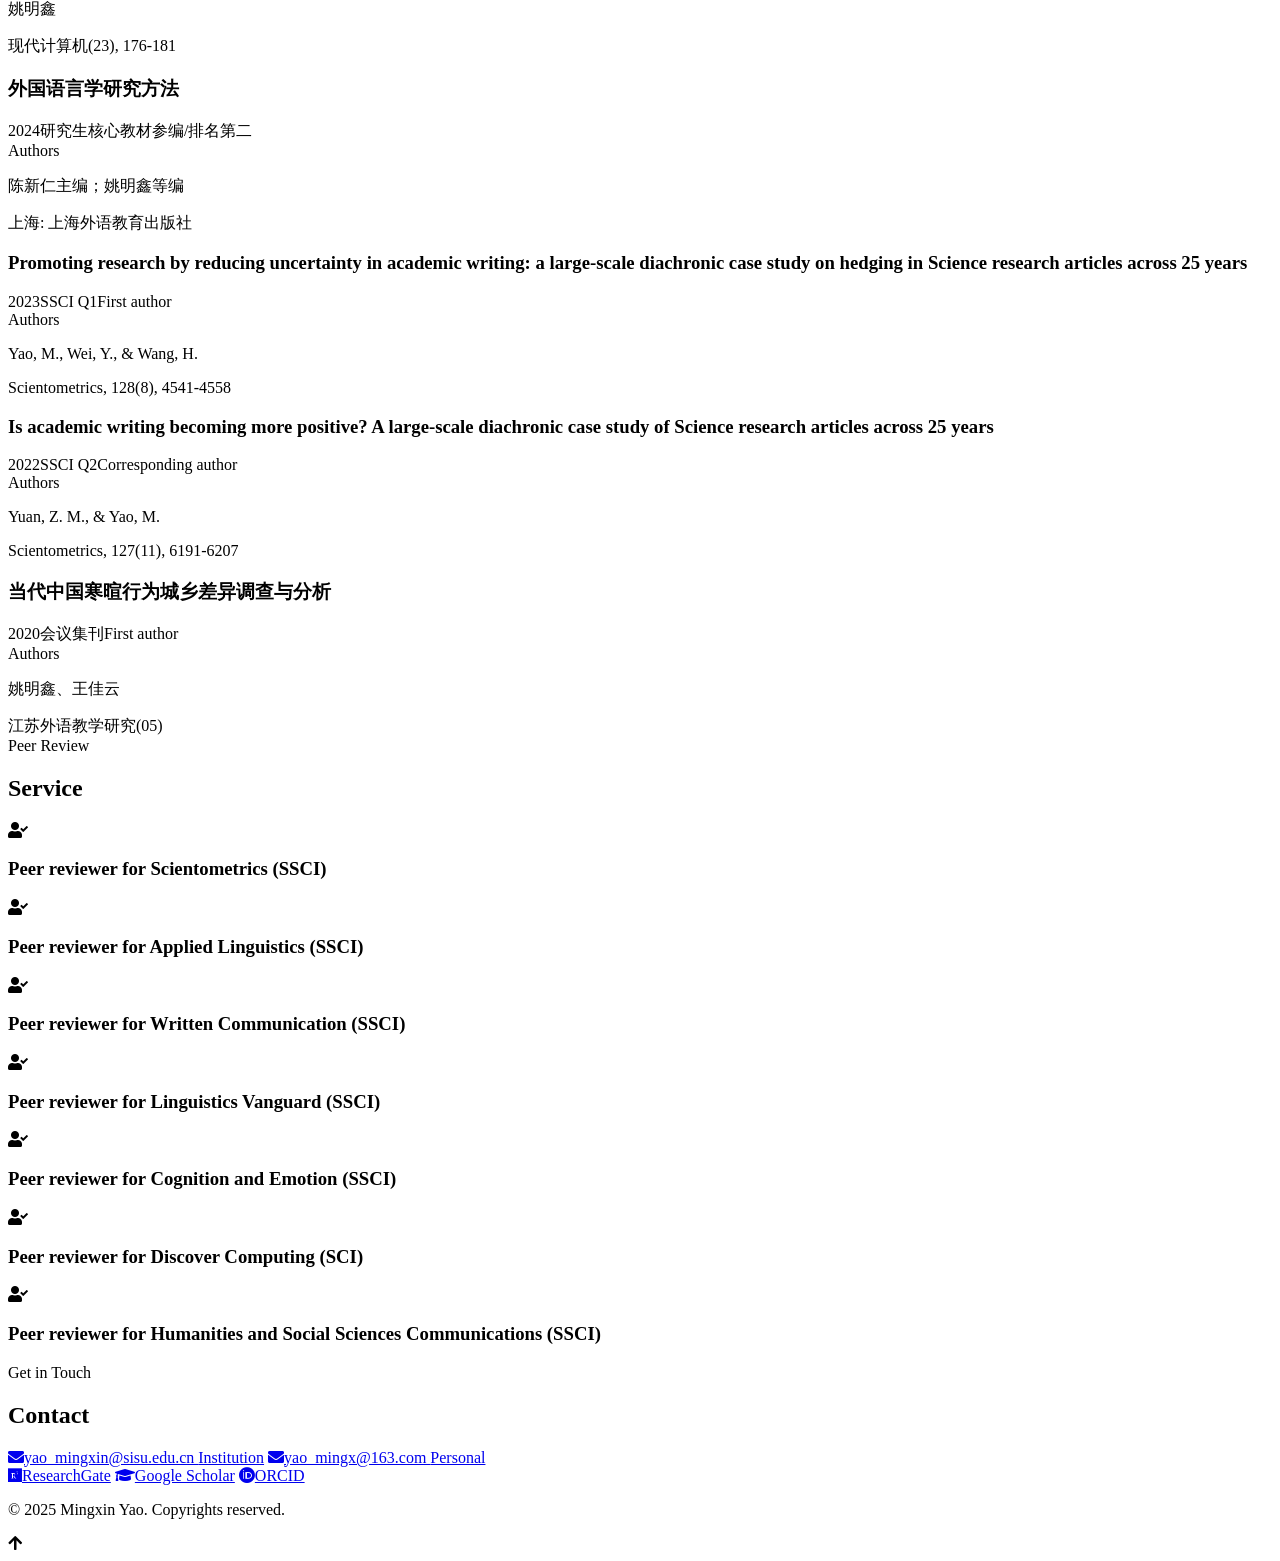
==== commit 18fcb23d: "Update index.html" ====
--- a/index.html
+++ b/index.html
@@ -3,499 +3,21 @@
 <head>
     <meta charset="UTF-8">
     <meta name="viewport" content="width=device-width, initial-scale=1.0, viewport-fit=cover">
-    <title>Mingxin Yao</title>
+    <title>Mingxin Yao · Ph.D.</title>
     <link href="https://fonts.googleapis.com/css2?family=Inter:opsz,wght@14..32,300;14..32,400;14..32,500;14..32,600;14..32,700&family=Noto+Sans+SC:wght@300;400;500;600;700&display=swap" rel="stylesheet">
     <link rel="stylesheet" href="https://cdnjs.cloudflare.com/ajax/libs/font-awesome/5.15.4/css/all.min.css">
-    <style>
-        * {
-            margin: 0;
-            padding: 0;
-            box-sizing: border-box;
-        }
-
-        :root {
-            --primary: #1e2f3e;
-            --primary-dark: #0f1a24;
-            --secondary: #2c7da0;
-            --accent: #61a5c2;
-            --text-main: #1e2f3e;
-            --text-muted: #4a627a;
-            --light-bg: #f8fafc;
-            --border-light: #e9edf2;
-            --card-shadow: 0 2px 6px rgba(0, 0, 0, 0.02), 0 1px 2px rgba(0, 0, 0, 0.05);
-            --hover-shadow: 0 8px 20px rgba(0, 0, 0, 0.05);
-            --transition: all 0.2s ease;
-        }
-
-        body {
-            font-family: 'Inter', 'Noto Sans SC', system-ui, -apple-system, sans-serif;
-            color: var(--text-main);
-            line-height: 1.45;
-            background-color: white;
-            scroll-behavior: smooth;
-        }
-
-        .container {
-            max-width: 960px;
-            margin: 0 auto;
-            padding: 0 20px;
-        }
-
-        /* 紧凑布局核心：减少留白 */
-        section {
-            padding: 48px 0 52px;
-            border-bottom: 1px solid var(--border-light);
-        }
-        section:last-of-type {
-            border-bottom: none;
-        }
-
-        .section-title {
-            text-align: center;
-            margin-bottom: 28px;
-        }
-        .section-title h2 {
-            font-size: 1.8rem;
-            font-weight: 600;
-            color: var(--primary);
-            letter-spacing: -0.3px;
-            margin-bottom: 6px;
-        }
-        .section-title p {
-            font-size: 0.9rem;
-            color: var(--text-muted);
-        }
-
-        /* 紧凑导航 */
-        header {
-            background-color: var(--primary);
-            backdrop-filter: blur(0px);
-            position: sticky;
-            top: 0;
-            width: 100%;
-            z-index: 1000;
-            transition: all 0.25s;
-            border-bottom: 1px solid rgba(255,255,255,0.08);
-        }
-        header.scrolled {
-            background-color: rgba(30, 47, 62, 0.96);
-            backdrop-filter: blur(8px);
-            box-shadow: 0 4px 12px rgba(0,0,0,0.05);
-        }
-        nav {
-            display: flex;
-            justify-content: space-between;
-            align-items: center;
-            flex-wrap: wrap;
-            padding: 12px 0;
-        }
-        .logo {
-            font-size: 1.35rem;
-            font-weight: 700;
-            letter-spacing: -0.2px;
-            color: white;
-            text-decoration: none;
-            background: rgba(255,255,255,0.1);
-            padding: 4px 12px;
-            border-radius: 40px;
-            transition: var(--transition);
-        }
-        .logo:hover {
-            background: rgba(255,255,255,0.2);
-        }
-        .nav-links {
-            display: flex;
-            list-style: none;
-            gap: 8px;
-            flex-wrap: wrap;
-        }
-        .nav-links li {
-            margin: 0;
-        }
-        .nav-links a {
-            color: #eef4ff;
-            text-decoration: none;
-            font-weight: 500;
-            font-size: 0.9rem;
-            padding: 6px 12px;
-            border-radius: 30px;
-            transition: var(--transition);
-        }
-        .nav-links a:hover {
-            background: rgba(255,255,255,0.15);
-            color: white;
-        }
-
-        /* 个人资料区 紧凑对齐 */
-        .profile {
-            display: flex;
-            align-items: center;
-            gap: 32px;
-            margin-top: 20px;
-        }
-        .profile-text h1 {
-            font-size: 2rem;
-            font-weight: 700;
-            letter-spacing: -0.5px;
-            color: var(--primary);
-            margin-bottom: 8px;
-        }
-        .profile-text p {
-            margin-bottom: 12px;
-            font-size: 0.95rem;
-            color: var(--text-muted);
-        }
-        .profile-text p:first-of-type {
-            font-weight: 500;
-            color: var(--secondary);
-        }
-        .profile-img {
-            flex-shrink: 0;
-            width: 140px;
-            height: 140px;
-            border-radius: 50%;
-            background: linear-gradient(135deg, #d9e2ec, #cbd5e1);
-            display: flex;
-            align-items: center;
-            justify-content: center;
-            box-shadow: 0 8px 18px rgba(0,0,0,0.05);
-            transition: var(--transition);
-        }
-        .profile-img:hover {
-            transform: scale(1.02);
-        }
-        .avatar-placeholder {
-            font-size: 3rem;
-            font-weight: 500;
-            color: var(--primary);
-            background: white;
-            width: 120px;
-            height: 120px;
-            border-radius: 50%;
-            overflow: hidden;          /* 新增：裁剪超出圆角的图片部分 */
-            display: flex;
-            align-items: center;
-            justify-content: center;
-            font-family: monospace;
-            box-shadow: inset 0 1px 2px #0001, 0 1px 2px white;
-        }
-
-        /* 研究兴趣 紧凑标签 */
-        .interest-list {
-            display: flex;
-            flex-wrap: wrap;
-            gap: 12px;
-            justify-content: center;
-            margin: 8px 0 4px;
-        }
-        .interest-item {
-            background-color: var(--light-bg);
-            padding: 6px 16px;
-            border-radius: 40px;
-            font-size: 0.85rem;
-            font-weight: 500;
-            color: var(--secondary);
-            border: 1px solid var(--border-light);
-            transition: var(--transition);
-            cursor: default;
-        }
-        .interest-item:hover {
-            background: var(--secondary);
-            color: white;
-            border-color: var(--secondary);
-            transform: translateY(-2px);
-        }
-
-        /* 论文列表紧凑 + 卡片hover */
-        .pub-list {
-            margin-top: 16px;
-        }
-        .pub-item {
-            padding: 16px 0 14px;
-            border-bottom: 1px solid var(--border-light);
-            transition: var(--transition);
-            border-radius: 12px;
-        }
-        .pub-item:hover {
-            background: #fefefe;
-            padding-left: 10px;
-            padding-right: 6px;
-            background: var(--light-bg);
-            border-radius: 14px;
-            box-shadow: var(--card-shadow);
-        }
-        .pub-header {
-            display: flex;
-            justify-content: space-between;
-            align-items: baseline;
-            margin-bottom: 6px;
-        }
-        .pub-year {
-            font-size: 0.75rem;
-            font-weight: 600;
-            color: var(--accent);
-            background: #eef2f8;
-            padding: 2px 8px;
-            border-radius: 20px;
-        }
-        .pub-title {
-            font-size: 1rem;
-            font-weight: 600;
-            margin-bottom: 6px;
-            line-height: 1.4;
-            color: var(--primary);
-        }
-        .pub-authors {
-            font-size: 0.85rem;
-            color: var(--secondary);
-            margin-bottom: 4px;
-        }
-        .pub-journal {
-            font-size: 0.8rem;
-            color: var(--text-muted);
-            font-style: italic;
-            margin-bottom: 8px;
-            display: inline-block;
-        }
-        .pub-badge {
-            display: inline-block;
-            background: white;
-            border: 1px solid #e2e8f0;
-            color: #2c7da0;
-            padding: 2px 8px;
-            border-radius: 20px;
-            font-size: 0.7rem;
-            font-weight: 500;
-            margin-right: 6px;
-            margin-top: 4px;
-        }
-        
-        /* 筛选栏紧凑 交互核心 */
-        .filter-bar {
-            display: flex;
-            flex-wrap: wrap;
-            justify-content: center;
-            gap: 8px;
-            margin-bottom: 28px;
-            margin-top: 12px;
-            border-bottom: 1px solid var(--border-light);
-            padding-bottom: 12px;
-        }
-        .filter-btn {
-            background: transparent;
-            border: 1px solid var(--border-light);
-            padding: 5px 14px;
-            border-radius: 30px;
-            font-size: 0.8rem;
-            font-weight: 500;
-            color: var(--text-muted);
-            cursor: pointer;
-            transition: all 0.2s;
-            font-family: inherit;
-        }
-        .filter-btn.active {
-            background: var(--secondary);
-            color: white;
-            border-color: var(--secondary);
-        }
-        .filter-btn:hover:not(.active) {
-            background: #eef2ff;
-            border-color: #cbd5e1;
-        }
-        .pub-count {
-            font-size: 0.75rem;
-            margin-left: 8px;
-            background: #eef2fa;
-            padding: 0 6px;
-            border-radius: 30px;
-        }
-
-        /* 项目部分紧凑 */
-        .project-list {
-            margin-top: 12px;
-        }
-        .project-item {
-            margin-bottom: 20px;
-            padding-bottom: 8px;
-            border-bottom: 1px dashed var(--border-light);
-        }
-        .project-title {
-            font-size: 0.95rem;
-            font-weight: 600;
-            margin-bottom: 4px;
-        }
-        .project-org {
-            font-size: 0.8rem;
-            color: var(--secondary);
-            display: inline-block;
-            background: #f1f5f9;
-            padding: 2px 10px;
-            border-radius: 20px;
-        }
-
-        /* 联系方式 紧凑网格 */
-        .contact-info {
-            display: flex;
-            flex-wrap: wrap;
-            gap: 24px;
-            margin-top: 20px;
-            justify-content: space-between;
-        }
-        .contact-item {
-            flex: 1;
-            min-width: 180px;
-            background: var(--light-bg);
-            padding: 14px 18px;
-            border-radius: 20px;
-            transition: var(--transition);
-        }
-        .contact-item:hover {
-            transform: translateY(-3px);
-            background: white;
-            box-shadow: var(--hover-shadow);
-        }
-        .contact-icon {
-            width: 32px;
-            color: var(--secondary);
-            font-size: 1.2rem;
-            margin-bottom: 8px;
-        }
-        .contact-item h3 {
-            font-size: 1rem;
-            margin-bottom: 6px;
-        }
-        .contact-item p, .contact-item a {
-            font-size: 0.85rem;
-            color: var(--text-main);
-            text-decoration: none;
-        }
-        .contact-item a:hover {
-            color: var(--secondary);
-            text-decoration: underline;
-        }
-
-        /* 页脚 紧凑 */
-        footer {
-            background-color: var(--primary-dark);
-            padding: 24px 0 20px;
-            text-align: center;
-        }
-        .social-links {
-            display: flex;
-            justify-content: center;
-            gap: 20px;
-            margin-bottom: 12px;
-        }
-        .social-link {
-            color: rgba(255,255,255,0.7);
-            text-decoration: none;
-            font-size: 0.85rem;
-            transition: color 0.2s;
-        }
-        .social-link:hover {
-            color: white;
-        }
-        .copyright {
-            font-size: 0.75rem;
-            opacity: 0.6;
-        }
-
-        /* 返回顶部 + 交互微件 */
-        .back-to-top {
-            position: fixed;
-            bottom: 24px;
-            right: 24px;
-            background: var(--primary);
-            color: white;
-            width: 42px;
-            height: 42px;
-            border-radius: 30px;
-            display: flex;
-            align-items: center;
-            justify-content: center;
-            cursor: pointer;
-            opacity: 0;
-            visibility: hidden;
-            transition: all 0.2s;
-            box-shadow: 0 2px 10px rgba(0,0,0,0.2);
-            z-index: 99;
-            border: none;
-        }
-        .back-to-top.show {
-            opacity: 1;
-            visibility: visible;
-        }
-        .back-to-top:hover {
-            background: var(--secondary);
-            transform: translateY(-3px);
-        }
-
-        /* 响应式紧凑 */
-        @media (max-width: 720px) {
-            .container {
-                padding: 0 16px;
-            }
-            section {
-                padding: 38px 0;
-            }
-            .profile {
-                flex-direction: column;
-                text-align: center;
-                gap: 20px;
-            }
-            .profile-img {
-                width: 120px;
-                height: 120px;
-            }
-            .nav-links {
-                justify-content: center;
-                margin-top: 8px;
-                width: 100%;
-            }
-            nav {
-                justify-content: center;
-                gap: 4px;
-            }
-            .logo {
-                margin-bottom: 6px;
-            }
-            .contact-info {
-                flex-direction: column;
-                gap: 14px;
-            }
-            .pub-item:hover {
-                padding-left: 0;
-            }
-            .filter-btn {
-                padding: 4px 12px;
-                font-size: 0.75rem;
-            }
-        }
-        @media (max-width: 480px) {
-            .pub-title {
-                font-size: 0.9rem;
-            }
-            .interest-item {
-                padding: 4px 12px;
-                font-size: 0.75rem;
-            }
-        }
-        a {
-            transition: var(--transition);
-        }
-        .profile-text p:last-of-type {
-            margin-bottom: 0;
-        }
-    </style>
+    <link rel="stylesheet" href="styles.css">
 </head>
 <body>
     <header id="header">
         <div class="container">
             <nav>
-                <a href="#" class="logo">Mingxin Yao</a>
+                <a href="#about" class="logo"><span class="dot"></span>Mingxin Yao</a>
                 <ul class="nav-links">
-                    <li><a href="#about">About me</a></li>
-                    <li><a href="#publications">Academic publication</a></li>
+                    <li><a href="#about" class="active">About</a></li>
+                    <li><a href="#publications">Publications</a></li>
+                    <li><a href="research.html">Ongoing Research</a></li>
+                    <li><a href="courses.html">Courses</a></li>
                     <li><a href="#projects">Service</a></li>
                     <li><a href="#contact">Contact</a></li>
                 </ul>
@@ -508,13 +30,22 @@
         <div class="container">
             <div class="profile">
                 <div class="profile-text">
-                    <h1>Mingxin Yao <span style="font-weight: 400; font-size: 1.2rem;">Ph.D.</span></h1>
-                    <p>My research lies at computaional linguistics, corpus linguistics, and discourse studies. </p>
-                    <p>Since 2022, I have focused on corpus-driven or corpus-based studies of academic and media discourse. My work has appeared in journals such as Scientometrics, Written Communication, Digital Scholarship in the Humanities, Journal of Aging Studies, Ethics & Behavior, Corpora, and Foreign Language Teaching (China).</p>
+                    <span class="affiliation"><i class="fas fa-university"></i> School of Business English, Sichuan International Studies University</span>
+                    <h1>Mingxin Yao<span class="degree">Ph.D.</span></h1>
+                    <p class="education"><i class="fas fa-graduation-cap"></i> Ph.D. in Linguistics · Nanjing University</p>
+                    <p class="lead">My research lies at computational linguistics, corpus linguistics, and discourse studies.</p>
+                    <p>Since 2022, I have focused on corpus-driven or corpus-based studies of academic and media discourse. My work has appeared in journals such as <em>Scientometrics</em>, <em>Written Communication</em>, <em>Digital Scholarship in the Humanities</em>, <em>Journal of Aging Studies</em>, <em>Ethics &amp; Behavior</em>, <em>Corpora</em>, and <em>Foreign Language Teaching</em> (China).</p>
+                    <div class="interest-list">
+                        <span class="interest-item"><i class="fas fa-code"></i>Computational Linguistics</span>
+                        <span class="interest-item"><i class="fas fa-database"></i>Corpus Linguistics</span>
+                        <span class="interest-item"><i class="fas fa-comments"></i>Discourse Studies</span>
+                        <span class="interest-item"><i class="fas fa-book"></i>Academic Discourse</span>
+                        <span class="interest-item"><i class="fas fa-newspaper"></i>Media Discourse</span>
+                    </div>
                 </div>
                 <div class="profile-img">
                     <div class="avatar-placeholder">
-                        <img src="img.jpg" alt="姚明鑫" style="width: 100%; height: 100%; object-fit: cover; display: block;">
+                        <img src="img.jpg" alt="姚明鑫">
                     </div>
                 </div>
             </div>
@@ -525,102 +56,132 @@
     <section id="publications">
         <div class="container">
             <div class="section-title">
-                <h2>Academic publication</h2>
+                <span class="eyebrow">Selected Works</span>
+                <h2>Academic Publications</h2>
+                <div class="bar"></div>
                 <p>Research articles · Book chapters · Textbooks</p>
             </div>
-            <!-- 筛选栏 交互核心 -->
+
+            <!-- 筛选栏 -->
             <div class="filter-bar" id="filterBar">
                 <button class="filter-btn active" data-filter="all">All <span class="pub-count" id="countAll">0</span></button>
-                <button class="filter-btn" data-filter="first_correspond">First author/Corresponding author <span class="pub-count" id="countFirstCorr">0</span></button>
-                <button class="filter-btn" data-filter="ssci_sci">SSCI/SCI/CSSCI/ESCI<span class="pub-count" id="countSSCI">0</span></button>
-                <button class="filter-btn" data-filter="domestic_core">Publications in China<span class="pub-count" id="countDomestic">0</span></button>
-                <button class="filter-btn" data-filter="recent">Post 2024<span class="pub-count" id="countRecent">0</span></button>
-            </div>
+                <button class="filter-btn" data-filter="first_correspond">First / Corresponding <span class="pub-count" id="countFirstCorr">0</span></button>
+                <button class="filter-btn" data-filter="ssci_sci">SSCI / SCI / CSSCI / ESCI <span class="pub-count" id="countSSCI">0</span></button>
+                <button class="filter-btn" data-filter="domestic_core">Publications in China <span class="pub-count" id="countDomestic">0</span></button>
+                <select class="year-select" id="yearSelect" aria-label="按年份筛选">
+                    <option value="all_years">All years</option>
+                </select>
+            </div>
+
             <div class="pub-list" id="pubList">
-                <!-- 论文列表，保留所有原有信息 -->
+                <!-- 论文列表：按年份降序（最新在前） -->
+                <div class="pub-item" data-year="2026" data-type="esci" data-role="first">
+                    <h3 class="pub-title">Changing readability of scientific writing: A data mining approach to studying language evolution</h3>
+                    <div class="pub-meta"><span class="pub-year">2026</span><span class="pub-badge">ESCI</span><span class="pub-badge">First author</span><span class="pub-badge highlight">In press</span></div>
+                    <div class="pub-detail">
+                        <span class="pub-label">Authors</span>
+                        <p class="pub-authors">Yao, M., &amp; Wang, H.</p>
+                        <span class="pub-journal">Corpora</span>
+                    </div>
+                </div>
+                <div class="pub-item" data-year="2026" data-type="ssci" data-role="first">
+                    <h3 class="pub-title">AI practices and ethical concerns: An analysis of undeclared uses of AI in published research articles</h3>
+                    <div class="pub-meta"><span class="pub-year">2026</span><span class="pub-badge">SSCI Q2</span><span class="pub-badge">First author</span></div>
+                    <div class="pub-detail">
+                        <span class="pub-label">Authors</span>
+                        <p class="pub-authors">Yao, M., Wei, Y., &amp; Liu, H.</p>
+                        <span class="pub-journal">Ethics &amp; Behavior, 1-13</span>
+                    </div>
+                </div>
+                <div class="pub-item" data-year="2025" data-type="ssci" data-role="correspond">
+                    <h3 class="pub-title">The "old aunties (lǎo ā yí)" are not old: Chinese young women's attitudes toward aging and old age through using the generalized kinship term on social media</h3>
+                    <div class="pub-meta"><span class="pub-year">2025</span><span class="pub-badge">SSCI Q2</span><span class="pub-badge">Corresponding author</span></div>
+                    <div class="pub-detail">
+                        <span class="pub-label">Authors</span>
+                        <p class="pub-authors">Ren, J. J., &amp; Yao, M.</p>
+                        <span class="pub-journal">Journal of Aging Studies, 73, 101325</span>
+                    </div>
+                </div>
+                <div class="pub-item" data-year="2025" data-type="ssci" data-role="correspond">
+                    <h3 class="pub-title">The Art of Positive Reporting in Media Discourse: Time Magazine's Linguistic Positivity Bias Over the 20th Century</h3>
+                    <div class="pub-meta"><span class="pub-year">2025</span><span class="pub-badge">SSCI Q3</span><span class="pub-badge">Corresponding author</span></div>
+                    <div class="pub-detail">
+                        <span class="pub-label">Authors</span>
+                        <p class="pub-authors">Yuan, Z. M., Chao, J. &amp; Yao, M.</p>
+                        <span class="pub-journal">Digital Scholarship in the Humanities, fqaf039</span>
+                    </div>
+                </div>
+                <div class="pub-item" data-year="2025" data-type="scopus" data-role="correspond">
+                    <h3 class="pub-title">Authorial presence in academic writing: A diachronic study of self-reference in science abstracts and full texts</h3>
+                    <div class="pub-meta"><span class="pub-year">2025</span><span class="pub-badge">Scopus</span><span class="pub-badge">Corresponding author</span></div>
+                    <div class="pub-detail">
+                        <span class="pub-label">Authors</span>
+                        <p class="pub-authors">Wei, Y., Cheng, R., Yao, M.</p>
+                        <span class="pub-journal">Journal of English for Research Publication Purposes, 6(1), 66-92.</span>
+                    </div>
+                </div>
+                <div class="pub-item" data-year="2024" data-type="ssci" data-role="correspond">
+                    <h3 class="pub-title">Exploring the Interpersonal Functions of Negation in Science Writing Across 35 Years</h3>
+                    <div class="pub-meta"><span class="pub-year">2024</span><span class="pub-badge">SSCI Q2</span><span class="pub-badge">Corresponding author</span></div>
+                    <div class="pub-detail">
+                        <span class="pub-label">Authors</span>
+                        <p class="pub-authors">Wang, H., Wei, Y., &amp; Yao, M.</p>
+                        <span class="pub-journal">Written Communication, 41(4), 664-692</span>
+                    </div>
+                </div>
+                <div class="pub-item" data-year="2024" data-type="domestic" data-role="first">
+                    <h3 class="pub-title">公共事件语境下微博媒体话语的关系管理研究</h3>
+                    <div class="pub-meta"><span class="pub-year">2024</span><span class="pub-badge">CSSCI</span><span class="pub-badge">First author</span></div>
+                    <div class="pub-detail">
+                        <span class="pub-label">Authors</span>
+                        <p class="pub-authors">姚明鑫、陈新仁</p>
+                        <span class="pub-journal">外语教学(02), 27-34</span>
+                    </div>
+                </div>
+                <div class="pub-item" data-year="2024" data-type="domestic" data-role="sole">
+                    <h3 class="pub-title">在线汉英平行语料库软件操作系统OCEC的设计与开发</h3>
+                    <div class="pub-meta"><span class="pub-year">2024</span><span class="pub-badge highlight">独作</span></div>
+                    <div class="pub-detail">
+                        <span class="pub-label">Authors</span>
+                        <p class="pub-authors">姚明鑫</p>
+                        <span class="pub-journal">现代计算机(23), 176-181</span>
+                    </div>
+                </div>
+                <div class="pub-item" data-year="2024" data-type="domestic" data-role="contributor">
+                    <h3 class="pub-title">外国语言学研究方法</h3>
+                    <div class="pub-meta"><span class="pub-year">2024</span><span class="pub-badge">研究生核心教材</span><span class="pub-badge">参编/排名第二</span></div>
+                    <div class="pub-detail">
+                        <span class="pub-label">Authors</span>
+                        <p class="pub-authors">陈新仁主编；姚明鑫等编</p>
+                        <span class="pub-journal">上海: 上海外语教育出版社</span>
+                    </div>
+                </div>
+                <div class="pub-item" data-year="2023" data-type="ssci" data-role="first">
+                    <h3 class="pub-title">Promoting research by reducing uncertainty in academic writing: a large-scale diachronic case study on hedging in Science research articles across 25 years</h3>
+                    <div class="pub-meta"><span class="pub-year">2023</span><span class="pub-badge">SSCI Q1</span><span class="pub-badge">First author</span></div>
+                    <div class="pub-detail">
+                        <span class="pub-label">Authors</span>
+                        <p class="pub-authors">Yao, M., Wei, Y., &amp; Wang, H.</p>
+                        <span class="pub-journal">Scientometrics, 128(8), 4541-4558</span>
+                    </div>
+                </div>
+                <div class="pub-item" data-year="2022" data-type="ssci" data-role="correspond">
+                    <h3 class="pub-title">Is academic writing becoming more positive? A large-scale diachronic case study of Science research articles across 25 years</h3>
+                    <div class="pub-meta"><span class="pub-year">2022</span><span class="pub-badge">SSCI Q2</span><span class="pub-badge">Corresponding author</span></div>
+                    <div class="pub-detail">
+                        <span class="pub-label">Authors</span>
+                        <p class="pub-authors">Yuan, Z. M., &amp; Yao, M.</p>
+                        <span class="pub-journal">Scientometrics, 127(11), 6191-6207</span>
+                    </div>
+                </div>
                 <div class="pub-item" data-year="2020" data-type="domestic" data-role="first">
-                    <div class="pub-header"><span class="pub-year">2020</span></div>
                     <h3 class="pub-title">当代中国寒暄行为城乡差异调查与分析</h3>
-                    <p class="pub-authors">姚明鑫、王佳云</p>
-                    <span class="pub-journal">江苏外语教学研究(05)</span>
-                    <div><span class="pub-badge">会议集刊</span><span class="pub-badge">第一作者</span></div>
-                </div>
-                <div class="pub-item" data-year="2022" data-type="ssci" data-role="correspond">
-                    <div class="pub-header"><span class="pub-year">2022</span></div>
-                    <h3 class="pub-title">Is academic writing becoming more positive? A large-scale diachronic case study of Science research articles across 25 years</h3>
-                    <p class="pub-authors">Yuan, Z. M., & Yao, M.</p>
-                    <span class="pub-journal">Scientometrics, 127(11), 6191-6207</span>
-                    <div><span class="pub-badge">SSCI Q2</span><span class="pub-badge">Corresponding author</span></div>
-                </div>
-                <div class="pub-item" data-year="2023" data-type="ssci" data-role="first">
-                    <div class="pub-header"><span class="pub-year">2023</span></div>
-                    <h3 class="pub-title">Promoting research by reducing uncertainty in academic writing: a large-scale diachronic case study on hedging in Science research articles across 25 years</h3>
-                    <p class="pub-authors">Yao, M., Wei, Y., & Wang, H.</p>
-                    <span class="pub-journal">Scientometrics, 128(8), 4541-4558</span>
-                    <div><span class="pub-badge">SSCI Q1</span><span class="pub-badge">First author</span></div>
-                </div>
-                <div class="pub-item" data-year="2024" data-type="domestic" data-role="first">
-                    <div class="pub-header"><span class="pub-year">2024</span></div>
-                    <h3 class="pub-title">公共事件语境下微博媒体话语的关系管理研究</h3>
-                    <p class="pub-authors">姚明鑫、陈新仁</p>
-                    <span class="pub-journal">外语教学(02), 27-34</span>
-                    <div><span class="pub-badge">CSSCI</span><span class="pub-badge">第一作者</span></div>
-                </div>
-                <div class="pub-item" data-year="2024" data-type="domestic" data-role="sole">
-                    <div class="pub-header"><span class="pub-year">2024</span></div>
-                    <h3 class="pub-title">在线汉英平行语料库软件操作系统OCEC的设计与开发</h3>
-                    <p class="pub-authors">姚明鑫</p>
-                    <span class="pub-journal">现代计算机(23),176-181</span>
-                    <div><span class="pub-badge">独作</span></div>
-                </div>
-                <div class="pub-item" data-year="2024" data-type="ssci" data-role="correspond">
-                    <div class="pub-header"><span class="pub-year">2024</span></div>
-                    <h3 class="pub-title">Exploring the Interpersonal Functions of Negation in Science Writing Across 35 Years</h3>
-                    <p class="pub-authors">Wang, H., Wei, Y., & Yao, M.</p>
-                    <span class="pub-journal">Written Communication, 41(4), 664-692</span>
-                    <div><span class="pub-badge">SSCI Q2</span><span class="pub-badge">Corresponding author</span></div>
-                </div>
-                <div class="pub-item" data-year="2024" data-type="domestic" data-role="contributor">
-                    <div class="pub-header"><span class="pub-year">2024</span></div>
-                    <h3 class="pub-title">外国语言学研究方法</h3>
-                    <p class="pub-authors">陈新仁主编；姚明鑫等编</p>
-                    <span class="pub-journal">上海: 上海外语教育出版社</span>
-                    <div><span class="pub-badge">研究生核心教材</span><span class="pub-badge">参编/排名第二</span></div>
-                </div>
-                <div class="pub-item" data-year="2025" data-type="ssci" data-role="correspond">
-                    <div class="pub-header"><span class="pub-year">2025</span></div>
-                    <h3 class="pub-title">The "old aunties (lǎo ā yí)" are not old: Chinese young women's attitudes toward aging and old age through using the generalized kinship term on social media</h3>
-                    <p class="pub-authors">Ren, J. J., & Yao, M.</p>
-                    <span class="pub-journal">Journal of Aging Studies, 73, 101325</span>
-                    <div><span class="pub-badge">SSCI Q2</span><span class="pub-badge">Corresponding author</span></div>
-                </div>
-                <div class="pub-item" data-year="2025" data-type="ssci" data-role="correspond">
-                    <div class="pub-header"><span class="pub-year">2025</span></div>
-                    <h3 class="pub-title">The Art of Positive Reporting in Media Discourse: Time Magazine's Linguistic Positivity Bias Over the 20th Century</h3>
-                    <p class="pub-authors">Yuan, Z. M., Chao, J. & Yao, M.</p>
-                    <span class="pub-journal">Digital Scholarship in the Humanities, fqaf039</span>
-                    <div><span class="pub-badge">SSCI Q3</span><span class="pub-badge">Corresponding author</span></div>
-                </div>
-                <div class="pub-item" data-year="2025" data-type="scopus" data-role="correspond">
-                    <div class="pub-header"><span class="pub-year">2025</span></div>
-                    <h3 class="pub-title">Authorial presence in academic writing: A diachronic study of self-reference in science abstracts and full texts</h3>
-                    <p class="pub-authors">Wei, Y., Cheng, R., Yao, M.</p>
-                    <span class="pub-journal">Journal of English for Research Publication Purposes, 6(1), 66-92.</span>
-                    <div><span class="pub-badge">Scopus</span><span class="pub-badge">Corresponding author</span></div>
-                </div>
-                <div class="pub-item" data-year="2026" data-type="esci" data-role="first">
-                    <div class="pub-header"><span class="pub-year">2026</span></div>
-                    <h3 class="pub-title">Changing readability of scientific writing: A data mining approach to studying language evolution</h3>
-                    <p class="pub-authors">Yao, M., & Wang, H.</p>
-                    <span class="pub-journal">Corpora</span>
-                    <div><span class="pub-badge">ESCI</span><span class="pub-badge">First author</span><span class="pub-badge">In press</span></div>
-                </div>
-                <div class="pub-item" data-year="2026" data-type="ssci" data-role="first">
-                    <div class="pub-header"><span class="pub-year">2026</span></div>
-                    <h3 class="pub-title">AI practices and ethical concerns: An analysis of undeclared uses of AI in published research articles</h3>
-                    <p class="pub-authors">Yao, M., Wei, Y., & Liu, H.</p>
-                    <span class="pub-journal">Ethics & Behavior, 1-13</span>
-                    <div><span class="pub-badge">SSCI Q2</span><span class="pub-badge">First author</span></div>
+                    <div class="pub-meta"><span class="pub-year">2020</span><span class="pub-badge">会议集刊</span><span class="pub-badge">First author</span></div>
+                    <div class="pub-detail">
+                        <span class="pub-label">Authors</span>
+                        <p class="pub-authors">姚明鑫、王佳云</p>
+                        <span class="pub-journal">江苏外语教学研究(05)</span>
+                    </div>
                 </div>
             </div>
         </div>
@@ -630,16 +191,18 @@
     <section id="projects">
         <div class="container">
             <div class="section-title">
+                <span class="eyebrow">Peer Review</span>
                 <h2>Service</h2>
+                <div class="bar"></div>
             </div>
             <div class="project-list">
-                <div class="project-item"><h3 class="project-title">Peer reviewer for Scientometrics (SSCI) </h3></div>
-                <div class="project-item"><h3 class="project-title">Peer reviewer for Applied Linguistics (SSCI)</h3></div>
-                <div class="project-item"><h3 class="project-title">Peer reviewer for Written Communication (SSCI)</h3></div>
-                <div class="project-item"><h3 class="project-title">Peer reviewer for Linguistics Vanguard (SSCI)</h3></div>
-                <div class="project-item"><h3 class="project-title">Peer reviewer for Cognition and Emotion (SSCI)</h3></div>
-                <div class="project-item"><h3 class="project-title">Peer reviewer for Discover Computing (SCI)</h3></div>
-                <div class="project-item"><h3 class="project-title">Peer reviewer for Humanities and Social Sciences Communications (SSCI)</h3></div>
+                <div class="project-item"><div class="icon"><i class="fas fa-user-check"></i></div><h3 class="project-title">Peer reviewer for Scientometrics (SSCI)</h3></div>
+                <div class="project-item"><div class="icon"><i class="fas fa-user-check"></i></div><h3 class="project-title">Peer reviewer for Applied Linguistics (SSCI)</h3></div>
+                <div class="project-item"><div class="icon"><i class="fas fa-user-check"></i></div><h3 class="project-title">Peer reviewer for Written Communication (SSCI)</h3></div>
+                <div class="project-item"><div class="icon"><i class="fas fa-user-check"></i></div><h3 class="project-title">Peer reviewer for Linguistics Vanguard (SSCI)</h3></div>
+                <div class="project-item"><div class="icon"><i class="fas fa-user-check"></i></div><h3 class="project-title">Peer reviewer for Cognition and Emotion (SSCI)</h3></div>
+                <div class="project-item"><div class="icon"><i class="fas fa-user-check"></i></div><h3 class="project-title">Peer reviewer for Discover Computing (SCI)</h3></div>
+                <div class="project-item"><div class="icon"><i class="fas fa-user-check"></i></div><h3 class="project-title">Peer reviewer for Humanities and Social Sciences Communications (SSCI)</h3></div>
             </div>
         </div>
     </section>
@@ -648,12 +211,13 @@
     <section id="contact">
         <div class="container">
             <div class="section-title">
+                <span class="eyebrow">Get in Touch</span>
                 <h2>Contact</h2>
-            </div>
-            <div class="contact-info">
-                <div class="contact-item"><div class="contact-icon"><i class="fas fa-envelope"></i></div><h3>Emial</h3><p><a href="mailto:yao_mingxin@sisu.edu.cn">Institution：yao_mingxin@sisu.edu.cn</a></p><p><a href="mailto:yao_mingx@163.com">Personal：yao_mingx@163.com</a></p></div>
-                <div class="contact-item"><div class="contact-icon"><i class="fas fa-university"></i></div><h3>Employment</h3><p>School of Business English, Sichuan International Studies University</p></div>
-                <div class="contact-item"><div class="contact-icon"><i class="fas fa-book-open"></i></div><h3>Courses</h3><p>Undergraduates：Basics in Business Statistics（2025、2026）、Business English（2025）、Advanced Business English Listening（2026）</p></div>
+                <div class="bar"></div>
+            </div>
+            <div class="contact-plain">
+                <a href="mailto:yao_mingxin@sisu.edu.cn" class="contact-mail"><i class="fas fa-envelope"></i>yao_mingxin@sisu.edu.cn <span class="mail-tag">Institution</span></a>
+                <a href="mailto:yao_mingx@163.com" class="contact-mail"><i class="fas fa-envelope"></i>yao_mingx@163.com <span class="mail-tag">Personal</span></a>
             </div>
         </div>
     </section>
@@ -661,147 +225,176 @@
     <footer>
         <div class="container">
             <div class="social-links">
-                <a href="https://www.researchgate.net/profile/Mingxin-Yao" class="social-link" target="_blank">ResearchGate</a>
-                <a href="#" class="social-link" id="gsPlaceholder">Google Scholar</a>
-                <a href="https://orcid.org/0000-0002-4763-9413" class="social-link" target="_blank">ORCID</a>
-            </div>
-            <p class="copyright">&copy; 2025 Mingxin Yao. Copyrights reserved。</p>
+                <a href="https://www.researchgate.net/profile/Mingxin-Yao" class="social-link" target="_blank"><i class="fab fa-researchgate"></i>ResearchGate</a>
+                <a href="#" class="social-link" id="gsPlaceholder"><i class="fas fa-graduation-cap"></i>Google Scholar</a>
+                <a href="https://orcid.org/0000-0002-4763-9413" class="social-link" target="_blank"><i class="fab fa-orcid"></i>ORCID</a>
+            </div>
+            <p class="copyright">&copy; 2025 Mingxin Yao. Copyrights reserved.</p>
         </div>
     </footer>
 
-    <div class="back-to-top" id="backToTop"><i class="fas fa-arrow-up"></i></div>
+    <div class="back-to-top" id="backToTop" aria-label="Back to top"><i class="fas fa-arrow-up"></i></div>
 
     <script>
         (function() {
-            // 筛选逻辑 + 动态计数
-            const pubItems = document.querySelectorAll('#pubList .pub-item');
+            const pubList = document.getElementById('pubList');
             const filterBtns = document.querySelectorAll('.filter-btn');
-            
-            // 辅助：判断类型/角色
+            const yearSelect = document.getElementById('yearSelect');
+
+            // ---------- 按年份降序排序（最新在前，保证任何时候都是时间降序） ----------
+            function sortPublicationsDesc() {
+                const items = Array.from(pubList.querySelectorAll('.pub-item'));
+                items.sort((a, b) => {
+                    return parseInt(b.getAttribute('data-year')) - parseInt(a.getAttribute('data-year'));
+                });
+                items.forEach(item => pubList.appendChild(item));
+            }
+            sortPublicationsDesc();
+
+            const pubItems = pubList.querySelectorAll('.pub-item');
+
+            // 动态生成年份下拉选项（去重、降序，新增成果年份会自动出现）
+            if (yearSelect) {
+                const years = Array.from(new Set(
+                    Array.from(pubItems).map(item => item.getAttribute('data-year'))
+                )).sort((a, b) => parseInt(b) - parseInt(a));
+                years.forEach(y => {
+                    const opt = document.createElement('option');
+                    opt.value = y;
+                    opt.textContent = y;
+                    yearSelect.appendChild(opt);
+                });
+            }
+
+            // ---------- 判断某条成果是否命中筛选 ----------
             function matchesFilter(item, filterType) {
-                if(filterType === 'all') return true;
-                const year = parseInt(item.getAttribute('data-year'));
+                if (filterType === 'all') return true;
                 const typeAttr = item.getAttribute('data-type');
                 const role = item.getAttribute('data-role');
-                // 获取badge文本内容 (用于更精准匹配)
                 const badges = Array.from(item.querySelectorAll('.pub-badge')).map(b => b.innerText.toLowerCase());
                 const fullText = item.innerText.toLowerCase();
-                
-                if(filterType === 'first_correspond') {
-                    if(role === 'first' || role === 'correspond') return true;
-                    if(badges.some(b => b.includes('第一作者') || b.includes('通讯作者'))) return true;
-                    if(fullText.includes('第一作者') || fullText.includes('通讯作者')) return true;
+
+                if (filterType === 'first_correspond') {
+                    if (role === 'first' || role === 'correspond') return true;
+                    if (badges.some(b => b.includes('first author') || b.includes('corresponding author') || b.includes('第一作者') || b.includes('通讯作者'))) return true;
                     return false;
                 }
-                if(filterType === 'ssci_sci') {
-                    if(typeAttr === 'ssci') return true;
-                    if(badges.some(b => b.includes('ssci') || b.includes('sci') || b.includes('ssci q'))) return true;
+                if (filterType === 'ssci_sci') {
+                    if (typeAttr === 'ssci') return true;
+                    if (badges.some(b => b.includes('ssci') || b.includes('sci') || b.includes('csci') || b.includes('esci'))) return true;
                     return false;
                 }
-                if(filterType === 'domestic_core') {
-                    if(typeAttr === 'domestic') return true;
-                    if(badges.some(b => b.includes('cssci') || b.includes('c刊'))) return true;
-                    if(fullText.includes('外语教学') || fullText.includes('cssci')) return true;
+                if (filterType === 'domestic_core') {
+                    if (typeAttr === 'domestic') return true;
+                    if (badges.some(b => b.includes('cssci') || b.includes('c刊'))) return true;
+                    if (fullText.includes('外语教学') || fullText.includes('cssci')) return true;
                     return false;
                 }
-                if(filterType === 'recent') {
-                    return year >= 2024;
-                }
                 return false;
             }
-            
+
             function updateCounters() {
-                const total = pubItems.length;
-                let firstCorr = 0, ssci = 0, domestic = 0, recent = 0;
+                let firstCorr = 0, ssci = 0, domestic = 0;
                 pubItems.forEach(item => {
-                    if(matchesFilter(item, 'first_correspond')) firstCorr++;
-                    if(matchesFilter(item, 'ssci_sci')) ssci++;
-                    if(matchesFilter(item, 'domestic_core')) domestic++;
-                    if(matchesFilter(item, 'recent')) recent++;
-                });
-                document.getElementById('countAll').innerText = total;
+                    if (matchesFilter(item, 'first_correspond')) firstCorr++;
+                    if (matchesFilter(item, 'ssci_sci')) ssci++;
+                    if (matchesFilter(item, 'domestic_core')) domestic++;
+                });
+                document.getElementById('countAll').innerText = pubItems.length;
                 document.getElementById('countFirstCorr').innerText = firstCorr;
                 document.getElementById('countSSCI').innerText = ssci;
                 document.getElementById('countDomestic').innerText = domestic;
-                document.getElementById('countRecent').innerText = recent;
-            }
-            
+            }
+
             function filterPublication(filterVal) {
                 pubItems.forEach(item => {
-                    if(matchesFilter(item, filterVal)) {
-                        item.style.display = '';
-                    } else {
-                        item.style.display = 'none';
-                    }
+                    item.style.display = matchesFilter(item, filterVal) ? '' : 'none';
                 });
                 updateCounters();
             }
-            
+
             filterBtns.forEach(btn => {
-                btn.addEventListener('click', function(e) {
+                btn.addEventListener('click', function() {
                     filterBtns.forEach(b => b.classList.remove('active'));
                     this.classList.add('active');
-                    const filterVal = this.getAttribute('data-filter');
-                    filterPublication(filterVal);
+                    if (yearSelect) yearSelect.value = 'all_years';
+                    filterPublication(this.getAttribute('data-filter'));
                 });
             });
-            
-            // 初始显示全部 & 计数
+
+            // 年份下拉：选择哪一年就只看那一年
+            if (yearSelect) {
+                yearSelect.addEventListener('change', function() {
+                    const val = this.value;
+                    filterBtns.forEach(b => b.classList.remove('active'));
+                    if (val === 'all_years') {
+                        document.querySelector('.filter-btn[data-filter="all"]').classList.add('active');
+                        filterPublication('all');
+                    } else {
+                        pubItems.forEach(item => {
+                            item.style.display = item.getAttribute('data-year') === val ? '' : 'none';
+                        });
+                        updateCounters();
+                    }
+                });
+            }
+
+            // 初始显示全部 + 计数
             filterPublication('all');
-            
-            // 导航栏滚动阴影 + 高亮节选(可选不加高亮，只加强交互)
+
+            // ---------- 导航滚动阴影 + 返回顶部 ----------
             const header = document.getElementById('header');
+            const backBtn = document.getElementById('backToTop');
             window.addEventListener('scroll', () => {
-                if(window.scrollY > 20) header.classList.add('scrolled');
-                else header.classList.remove('scrolled');
-                // 返回顶部按钮
-                const backBtn = document.getElementById('backToTop');
-                if(window.scrollY > 400) backBtn.classList.add('show');
-                else backBtn.classList.remove('show');
-            });
-            
-            // 平滑滚动+偏移修正固定导航
-            document.querySelectorAll('.nav-links a[href^="#"], .logo[href="#"]').forEach(anchor => {
+                header.classList.toggle('scrolled', window.scrollY > 20);
+                backBtn.classList.toggle('show', window.scrollY > 400);
+                updateActiveNav();
+            }, { passive: true });
+
+            // ---------- 滚动高亮当前导航 ----------
+            const sections = ['about', 'publications', 'projects', 'contact'];
+            function updateActiveNav() {
+                let current = 'about';
+                for (const id of sections) {
+                    const el = document.getElementById(id);
+                    if (el && window.scrollY >= el.offsetTop - 120) current = id;
+                }
+                document.querySelectorAll('.nav-links a').forEach(a => {
+                    const href = a.getAttribute('href');
+                    a.classList.toggle('active', href === '#' + current);
+                });
+            }
+
+            // ---------- 平滑滚动 ----------
+            document.querySelectorAll('.nav-links a[href^="#"], .logo[href^="#"]').forEach(anchor => {
                 anchor.addEventListener('click', function(e) {
-                    if(this.getAttribute('href') === '#') {
-                        e.preventDefault();
+                    const href = this.getAttribute('href');
+                    e.preventDefault();
+                    if (href === '#') {
                         window.scrollTo({ top: 0, behavior: 'smooth' });
                         return;
                     }
-                    const targetId = this.getAttribute('href');
-                    if(targetId && targetId !== '#') {
-                        e.preventDefault();
-                        const targetElem = document.querySelector(targetId);
-                        if(targetElem) {
-                            const offsetTop = targetElem.offsetTop - 70;
-                            window.scrollTo({ top: offsetTop, behavior: 'smooth' });
-                        }
+                    const target = document.querySelector(href);
+                    if (target) {
+                        window.scrollTo({ top: target.offsetTop - 68, behavior: 'smooth' });
                     }
                 });
             });
-            
-            // 返回顶部逻辑
-            const backBtn = document.getElementById('backToTop');
+
             backBtn.addEventListener('click', () => {
                 window.scrollTo({ top: 0, behavior: 'smooth' });
             });
-            
-            // 添加手风琴效果? 保持论文hover精致，再增加一点兴趣点击控制台交互
-            const interests = document.querySelectorAll('.interest-item');
-            interests.forEach(interest => {
-                interest.addEventListener('click', () => {
-                    console.log(`研究兴趣: ${interest.innerText}`);
-                });
-            });
-            
-            // Google Scholar占位友好提醒
+
+            // ---------- Google Scholar 占位 ----------
             const gsLink = document.getElementById('gsPlaceholder');
-            if(gsLink) {
+            if (gsLink) {
                 gsLink.addEventListener('click', (e) => {
                     e.preventDefault();
                     alert('个人学术主页完善中，敬请通过ResearchGate或邮件联系。');
                 });
             }
+
+            updateActiveNav();
         })();
     </script>
 </body>
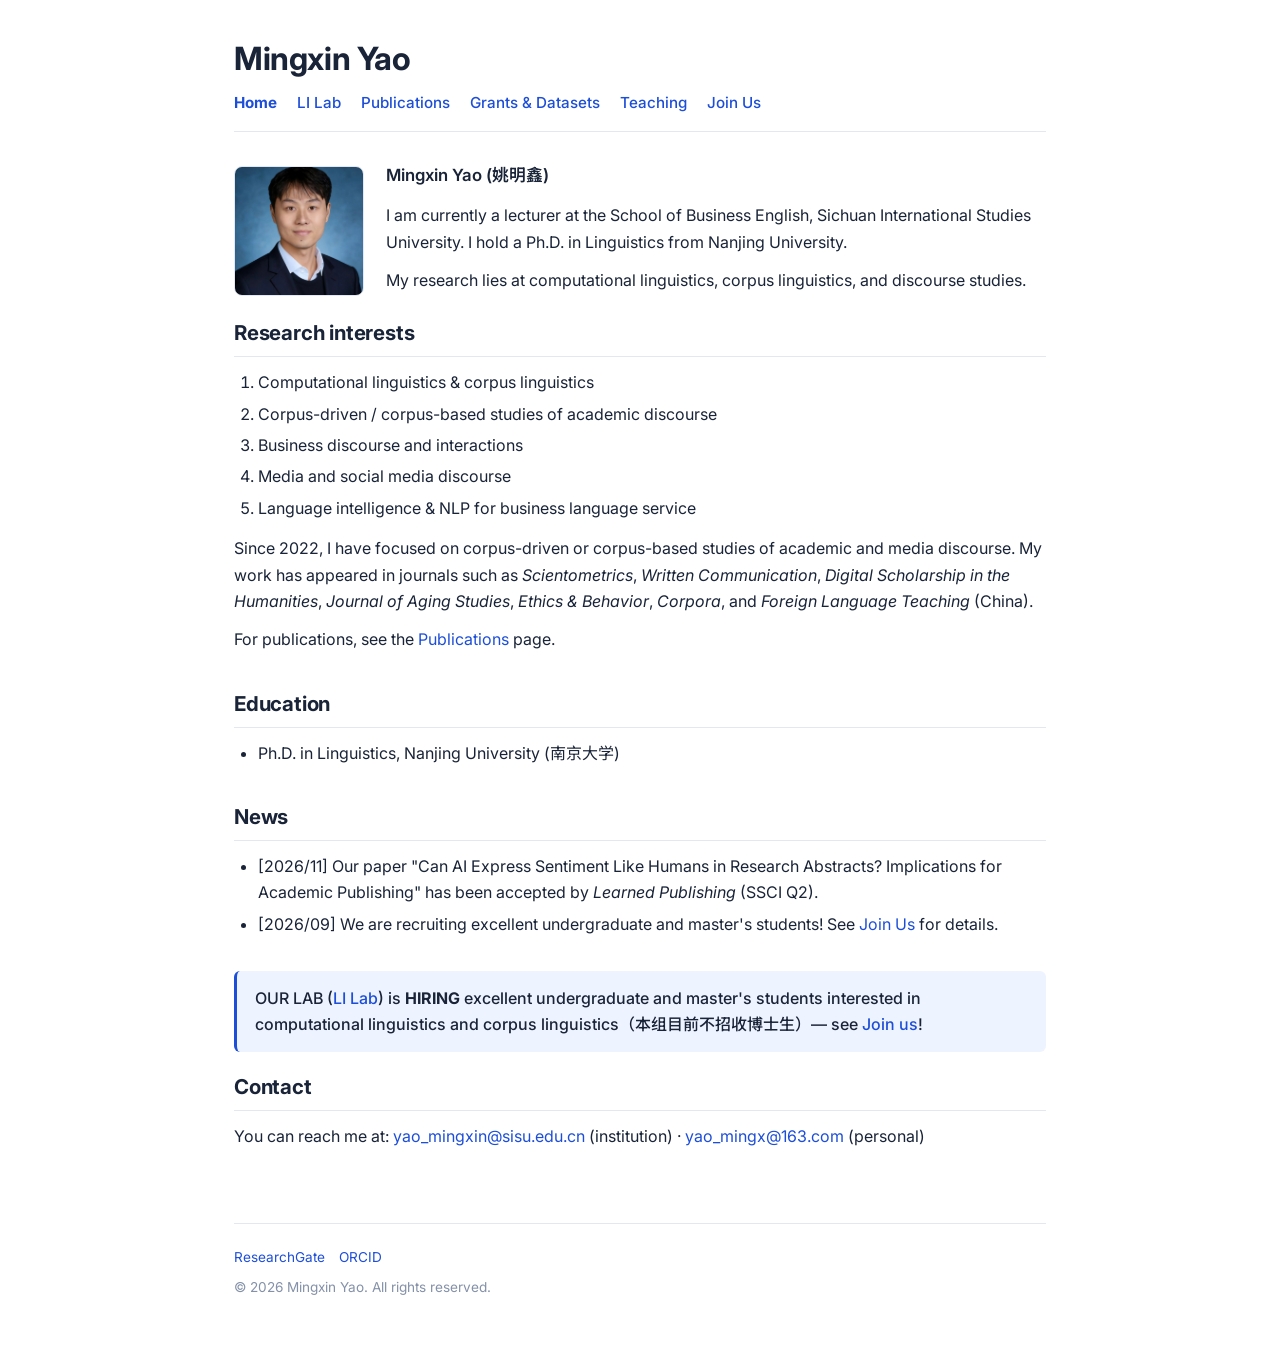
==== commit 01c979e6: "Add files via upload" ====
--- a/index.html
+++ b/index.html
@@ -3,399 +3,73 @@
 <head>
     <meta charset="UTF-8">
     <meta name="viewport" content="width=device-width, initial-scale=1.0, viewport-fit=cover">
-    <title>Mingxin Yao · Ph.D.</title>
+    <title>Mingxin Yao · Home</title>
     <link href="https://fonts.googleapis.com/css2?family=Inter:opsz,wght@14..32,300;14..32,400;14..32,500;14..32,600;14..32,700&family=Noto+Sans+SC:wght@300;400;500;600;700&display=swap" rel="stylesheet">
-    <link rel="stylesheet" href="https://cdnjs.cloudflare.com/ajax/libs/font-awesome/5.15.4/css/all.min.css">
     <link rel="stylesheet" href="styles.css">
 </head>
 <body>
-    <header id="header">
-        <div class="container">
-            <nav>
-                <a href="#about" class="logo"><span class="dot"></span>Mingxin Yao</a>
-                <ul class="nav-links">
-                    <li><a href="#about" class="active">About</a></li>
-                    <li><a href="#publications">Publications</a></li>
-                    <li><a href="research.html">Ongoing Research</a></li>
-                    <li><a href="courses.html">Courses</a></li>
-                    <li><a href="#projects">Service</a></li>
-                    <li><a href="#contact">Contact</a></li>
-                </ul>
-            </nav>
-        </div>
+    <header>
+        <div class="site-title"><a href="index.html">Mingxin Yao</a></div>
+        <nav class="site-nav">
+            <a href="index.html" class="active">Home</a>
+            <a href="lab.html">LI Lab</a>
+            <a href="publications.html">Publications</a>
+            <a href="grants.html">Grants &amp; Datasets</a>
+            <a href="teaching.html">Teaching</a>
+            <a href="join.html">Join Us</a>
+        </nav>
     </header>
 
-    <!-- 个人信息 -->
-    <section id="about">
-        <div class="container">
-            <div class="profile">
-                <div class="profile-text">
-                    <span class="affiliation"><i class="fas fa-university"></i> School of Business English, Sichuan International Studies University</span>
-                    <h1>Mingxin Yao<span class="degree">Ph.D.</span></h1>
-                    <p class="education"><i class="fas fa-graduation-cap"></i> Ph.D. in Linguistics · Nanjing University</p>
-                    <p class="lead">My research lies at computational linguistics, corpus linguistics, and discourse studies.</p>
-                    <p>Since 2022, I have focused on corpus-driven or corpus-based studies of academic and media discourse. My work has appeared in journals such as <em>Scientometrics</em>, <em>Written Communication</em>, <em>Digital Scholarship in the Humanities</em>, <em>Journal of Aging Studies</em>, <em>Ethics &amp; Behavior</em>, <em>Corpora</em>, and <em>Foreign Language Teaching</em> (China).</p>
-                    <div class="interest-list">
-                        <span class="interest-item"><i class="fas fa-code"></i>Computational Linguistics</span>
-                        <span class="interest-item"><i class="fas fa-database"></i>Corpus Linguistics</span>
-                        <span class="interest-item"><i class="fas fa-comments"></i>Discourse Studies</span>
-                        <span class="interest-item"><i class="fas fa-book"></i>Academic Discourse</span>
-                        <span class="interest-item"><i class="fas fa-newspaper"></i>Media Discourse</span>
-                    </div>
-                </div>
-                <div class="profile-img">
-                    <div class="avatar-placeholder">
-                        <img src="img.jpg" alt="姚明鑫">
-                    </div>
-                </div>
-            </div>
-        </div>
-    </section>
+    <main>
+        <section class="home-intro">
+            <img src="img.jpg" alt="Mingxin Yao (姚明鑫)" class="home-photo">
+            <p class="lead-name">Mingxin Yao (姚明鑫)</p>
+            <p>I am currently a lecturer at the School of Business English, Sichuan International Studies University. I hold a Ph.D. in Linguistics from Nanjing University.</p>
+            <p>My research lies at computational linguistics, corpus linguistics, and discourse studies.</p>
+        </section>
 
-    <!-- 学术成果 带筛选交互 -->
-    <section id="publications">
-        <div class="container">
-            <div class="section-title">
-                <span class="eyebrow">Selected Works</span>
-                <h2>Academic Publications</h2>
-                <div class="bar"></div>
-                <p>Research articles · Book chapters · Textbooks</p>
-            </div>
+        <section>
+            <h2>Research interests</h2>
+            <ol>
+                <li>Computational linguistics &amp; corpus linguistics</li>
+                <li>Corpus-driven / corpus-based studies of academic discourse</li>
+                <li>Business discourse and interactions</li>
+                <li>Media and social media discourse</li>
+                <li>Language intelligence &amp; NLP for business language service</li>
+            </ol>
+            <p>Since 2022, I have focused on corpus-driven or corpus-based studies of academic and media discourse. My work has appeared in journals such as <em>Scientometrics</em>, <em>Written Communication</em>, <em>Digital Scholarship in the Humanities</em>, <em>Journal of Aging Studies</em>, <em>Ethics &amp; Behavior</em>, <em>Corpora</em>, and <em>Foreign Language Teaching</em> (China).</p>
+            <p>For publications, see the <a href="publications.html">Publications</a> page.</p>
+        </section>
 
-            <!-- 筛选栏 -->
-            <div class="filter-bar" id="filterBar">
-                <button class="filter-btn active" data-filter="all">All <span class="pub-count" id="countAll">0</span></button>
-                <button class="filter-btn" data-filter="first_correspond">First / Corresponding <span class="pub-count" id="countFirstCorr">0</span></button>
-                <button class="filter-btn" data-filter="ssci_sci">SSCI / SCI / CSSCI / ESCI <span class="pub-count" id="countSSCI">0</span></button>
-                <button class="filter-btn" data-filter="domestic_core">Publications in China <span class="pub-count" id="countDomestic">0</span></button>
-                <select class="year-select" id="yearSelect" aria-label="按年份筛选">
-                    <option value="all_years">All years</option>
-                </select>
-            </div>
+        <section>
+            <h2>Education</h2>
+            <ul>
+                <li>Ph.D. in Linguistics, Nanjing University (南京大学)</li>
+            </ul>
+        </section>
 
-            <div class="pub-list" id="pubList">
-                <!-- 论文列表：按年份降序（最新在前） -->
-                <div class="pub-item" data-year="2026" data-type="esci" data-role="first">
-                    <h3 class="pub-title">Changing readability of scientific writing: A data mining approach to studying language evolution</h3>
-                    <div class="pub-meta"><span class="pub-year">2026</span><span class="pub-badge">ESCI</span><span class="pub-badge">First author</span><span class="pub-badge highlight">In press</span></div>
-                    <div class="pub-detail">
-                        <span class="pub-label">Authors</span>
-                        <p class="pub-authors">Yao, M., &amp; Wang, H.</p>
-                        <span class="pub-journal">Corpora</span>
-                    </div>
-                </div>
-                <div class="pub-item" data-year="2026" data-type="ssci" data-role="first">
-                    <h3 class="pub-title">AI practices and ethical concerns: An analysis of undeclared uses of AI in published research articles</h3>
-                    <div class="pub-meta"><span class="pub-year">2026</span><span class="pub-badge">SSCI Q2</span><span class="pub-badge">First author</span></div>
-                    <div class="pub-detail">
-                        <span class="pub-label">Authors</span>
-                        <p class="pub-authors">Yao, M., Wei, Y., &amp; Liu, H.</p>
-                        <span class="pub-journal">Ethics &amp; Behavior, 1-13</span>
-                    </div>
-                </div>
-                <div class="pub-item" data-year="2025" data-type="ssci" data-role="correspond">
-                    <h3 class="pub-title">The "old aunties (lǎo ā yí)" are not old: Chinese young women's attitudes toward aging and old age through using the generalized kinship term on social media</h3>
-                    <div class="pub-meta"><span class="pub-year">2025</span><span class="pub-badge">SSCI Q2</span><span class="pub-badge">Corresponding author</span></div>
-                    <div class="pub-detail">
-                        <span class="pub-label">Authors</span>
-                        <p class="pub-authors">Ren, J. J., &amp; Yao, M.</p>
-                        <span class="pub-journal">Journal of Aging Studies, 73, 101325</span>
-                    </div>
-                </div>
-                <div class="pub-item" data-year="2025" data-type="ssci" data-role="correspond">
-                    <h3 class="pub-title">The Art of Positive Reporting in Media Discourse: Time Magazine's Linguistic Positivity Bias Over the 20th Century</h3>
-                    <div class="pub-meta"><span class="pub-year">2025</span><span class="pub-badge">SSCI Q3</span><span class="pub-badge">Corresponding author</span></div>
-                    <div class="pub-detail">
-                        <span class="pub-label">Authors</span>
-                        <p class="pub-authors">Yuan, Z. M., Chao, J. &amp; Yao, M.</p>
-                        <span class="pub-journal">Digital Scholarship in the Humanities, fqaf039</span>
-                    </div>
-                </div>
-                <div class="pub-item" data-year="2025" data-type="scopus" data-role="correspond">
-                    <h3 class="pub-title">Authorial presence in academic writing: A diachronic study of self-reference in science abstracts and full texts</h3>
-                    <div class="pub-meta"><span class="pub-year">2025</span><span class="pub-badge">Scopus</span><span class="pub-badge">Corresponding author</span></div>
-                    <div class="pub-detail">
-                        <span class="pub-label">Authors</span>
-                        <p class="pub-authors">Wei, Y., Cheng, R., Yao, M.</p>
-                        <span class="pub-journal">Journal of English for Research Publication Purposes, 6(1), 66-92.</span>
-                    </div>
-                </div>
-                <div class="pub-item" data-year="2024" data-type="ssci" data-role="correspond">
-                    <h3 class="pub-title">Exploring the Interpersonal Functions of Negation in Science Writing Across 35 Years</h3>
-                    <div class="pub-meta"><span class="pub-year">2024</span><span class="pub-badge">SSCI Q2</span><span class="pub-badge">Corresponding author</span></div>
-                    <div class="pub-detail">
-                        <span class="pub-label">Authors</span>
-                        <p class="pub-authors">Wang, H., Wei, Y., &amp; Yao, M.</p>
-                        <span class="pub-journal">Written Communication, 41(4), 664-692</span>
-                    </div>
-                </div>
-                <div class="pub-item" data-year="2024" data-type="domestic" data-role="first">
-                    <h3 class="pub-title">公共事件语境下微博媒体话语的关系管理研究</h3>
-                    <div class="pub-meta"><span class="pub-year">2024</span><span class="pub-badge">CSSCI</span><span class="pub-badge">First author</span></div>
-                    <div class="pub-detail">
-                        <span class="pub-label">Authors</span>
-                        <p class="pub-authors">姚明鑫、陈新仁</p>
-                        <span class="pub-journal">外语教学(02), 27-34</span>
-                    </div>
-                </div>
-                <div class="pub-item" data-year="2024" data-type="domestic" data-role="sole">
-                    <h3 class="pub-title">在线汉英平行语料库软件操作系统OCEC的设计与开发</h3>
-                    <div class="pub-meta"><span class="pub-year">2024</span><span class="pub-badge highlight">独作</span></div>
-                    <div class="pub-detail">
-                        <span class="pub-label">Authors</span>
-                        <p class="pub-authors">姚明鑫</p>
-                        <span class="pub-journal">现代计算机(23), 176-181</span>
-                    </div>
-                </div>
-                <div class="pub-item" data-year="2024" data-type="domestic" data-role="contributor">
-                    <h3 class="pub-title">外国语言学研究方法</h3>
-                    <div class="pub-meta"><span class="pub-year">2024</span><span class="pub-badge">研究生核心教材</span><span class="pub-badge">参编/排名第二</span></div>
-                    <div class="pub-detail">
-                        <span class="pub-label">Authors</span>
-                        <p class="pub-authors">陈新仁主编；姚明鑫等编</p>
-                        <span class="pub-journal">上海: 上海外语教育出版社</span>
-                    </div>
-                </div>
-                <div class="pub-item" data-year="2023" data-type="ssci" data-role="first">
-                    <h3 class="pub-title">Promoting research by reducing uncertainty in academic writing: a large-scale diachronic case study on hedging in Science research articles across 25 years</h3>
-                    <div class="pub-meta"><span class="pub-year">2023</span><span class="pub-badge">SSCI Q1</span><span class="pub-badge">First author</span></div>
-                    <div class="pub-detail">
-                        <span class="pub-label">Authors</span>
-                        <p class="pub-authors">Yao, M., Wei, Y., &amp; Wang, H.</p>
-                        <span class="pub-journal">Scientometrics, 128(8), 4541-4558</span>
-                    </div>
-                </div>
-                <div class="pub-item" data-year="2022" data-type="ssci" data-role="correspond">
-                    <h3 class="pub-title">Is academic writing becoming more positive? A large-scale diachronic case study of Science research articles across 25 years</h3>
-                    <div class="pub-meta"><span class="pub-year">2022</span><span class="pub-badge">SSCI Q2</span><span class="pub-badge">Corresponding author</span></div>
-                    <div class="pub-detail">
-                        <span class="pub-label">Authors</span>
-                        <p class="pub-authors">Yuan, Z. M., &amp; Yao, M.</p>
-                        <span class="pub-journal">Scientometrics, 127(11), 6191-6207</span>
-                    </div>
-                </div>
-                <div class="pub-item" data-year="2020" data-type="domestic" data-role="first">
-                    <h3 class="pub-title">当代中国寒暄行为城乡差异调查与分析</h3>
-                    <div class="pub-meta"><span class="pub-year">2020</span><span class="pub-badge">会议集刊</span><span class="pub-badge">First author</span></div>
-                    <div class="pub-detail">
-                        <span class="pub-label">Authors</span>
-                        <p class="pub-authors">姚明鑫、王佳云</p>
-                        <span class="pub-journal">江苏外语教学研究(05)</span>
-                    </div>
-                </div>
-            </div>
-        </div>
-    </section>
+        <section>
+            <h2>News</h2>
+            <ul>
+                <li>[2026/11] Our paper "Can AI Express Sentiment Like Humans in Research Abstracts? Implications for Academic Publishing" has been accepted by <em>Learned Publishing</em> (SSCI Q2).</li>
+                <li>[2026/09] We are recruiting excellent undergraduate and master's students! See <a href="join.html">Join Us</a> for details.</li>
+            </ul>
+        </section>
 
-    <!-- 学术服务 -->
-    <section id="projects">
-        <div class="container">
-            <div class="section-title">
-                <span class="eyebrow">Peer Review</span>
-                <h2>Service</h2>
-                <div class="bar"></div>
-            </div>
-            <div class="project-list">
-                <div class="project-item"><div class="icon"><i class="fas fa-user-check"></i></div><h3 class="project-title">Peer reviewer for Scientometrics (SSCI)</h3></div>
-                <div class="project-item"><div class="icon"><i class="fas fa-user-check"></i></div><h3 class="project-title">Peer reviewer for Applied Linguistics (SSCI)</h3></div>
-                <div class="project-item"><div class="icon"><i class="fas fa-user-check"></i></div><h3 class="project-title">Peer reviewer for Written Communication (SSCI)</h3></div>
-                <div class="project-item"><div class="icon"><i class="fas fa-user-check"></i></div><h3 class="project-title">Peer reviewer for Linguistics Vanguard (SSCI)</h3></div>
-                <div class="project-item"><div class="icon"><i class="fas fa-user-check"></i></div><h3 class="project-title">Peer reviewer for Cognition and Emotion (SSCI)</h3></div>
-                <div class="project-item"><div class="icon"><i class="fas fa-user-check"></i></div><h3 class="project-title">Peer reviewer for Discover Computing (SCI)</h3></div>
-                <div class="project-item"><div class="icon"><i class="fas fa-user-check"></i></div><h3 class="project-title">Peer reviewer for Humanities and Social Sciences Communications (SSCI)</h3></div>
-            </div>
-        </div>
-    </section>
+        <p class="hiring-note">OUR LAB (<a href="lab.html">LI Lab</a>) is <strong>HIRING</strong> excellent undergraduate and master's students interested in computational linguistics and corpus linguistics（本组目前不招收博士生）— see <a href="join.html">Join us</a>!</p>
 
-    <!-- 联系方式 -->
-    <section id="contact">
-        <div class="container">
-            <div class="section-title">
-                <span class="eyebrow">Get in Touch</span>
-                <h2>Contact</h2>
-                <div class="bar"></div>
-            </div>
-            <div class="contact-plain">
-                <a href="mailto:yao_mingxin@sisu.edu.cn" class="contact-mail"><i class="fas fa-envelope"></i>yao_mingxin@sisu.edu.cn <span class="mail-tag">Institution</span></a>
-                <a href="mailto:yao_mingx@163.com" class="contact-mail"><i class="fas fa-envelope"></i>yao_mingx@163.com <span class="mail-tag">Personal</span></a>
-            </div>
-        </div>
-    </section>
+        <section>
+            <h2>Contact</h2>
+            <p>You can reach me at: <a href="mailto:yao_mingxin@sisu.edu.cn">yao_mingxin@sisu.edu.cn</a> (institution) · <a href="mailto:yao_mingx@163.com">yao_mingx@163.com</a> (personal)</p>
+        </section>
+    </main>
 
     <footer>
-        <div class="container">
-            <div class="social-links">
-                <a href="https://www.researchgate.net/profile/Mingxin-Yao" class="social-link" target="_blank"><i class="fab fa-researchgate"></i>ResearchGate</a>
-                <a href="#" class="social-link" id="gsPlaceholder"><i class="fas fa-graduation-cap"></i>Google Scholar</a>
-                <a href="https://orcid.org/0000-0002-4763-9413" class="social-link" target="_blank"><i class="fab fa-orcid"></i>ORCID</a>
-            </div>
-            <p class="copyright">&copy; 2025 Mingxin Yao. Copyrights reserved.</p>
+        <div class="social-links">
+            <a href="https://www.researchgate.net/profile/Mingxin-Yao" target="_blank">ResearchGate</a>
+            <a href="https://orcid.org/0000-0002-4763-9413" target="_blank">ORCID</a>
         </div>
+        <p>&copy; 2026 Mingxin Yao. All rights reserved.</p>
     </footer>
-
-    <div class="back-to-top" id="backToTop" aria-label="Back to top"><i class="fas fa-arrow-up"></i></div>
-
-    <script>
-        (function() {
-            const pubList = document.getElementById('pubList');
-            const filterBtns = document.querySelectorAll('.filter-btn');
-            const yearSelect = document.getElementById('yearSelect');
-
-            // ---------- 按年份降序排序（最新在前，保证任何时候都是时间降序） ----------
-            function sortPublicationsDesc() {
-                const items = Array.from(pubList.querySelectorAll('.pub-item'));
-                items.sort((a, b) => {
-                    return parseInt(b.getAttribute('data-year')) - parseInt(a.getAttribute('data-year'));
-                });
-                items.forEach(item => pubList.appendChild(item));
-            }
-            sortPublicationsDesc();
-
-            const pubItems = pubList.querySelectorAll('.pub-item');
-
-            // 动态生成年份下拉选项（去重、降序，新增成果年份会自动出现）
-            if (yearSelect) {
-                const years = Array.from(new Set(
-                    Array.from(pubItems).map(item => item.getAttribute('data-year'))
-                )).sort((a, b) => parseInt(b) - parseInt(a));
-                years.forEach(y => {
-                    const opt = document.createElement('option');
-                    opt.value = y;
-                    opt.textContent = y;
-                    yearSelect.appendChild(opt);
-                });
-            }
-
-            // ---------- 判断某条成果是否命中筛选 ----------
-            function matchesFilter(item, filterType) {
-                if (filterType === 'all') return true;
-                const typeAttr = item.getAttribute('data-type');
-                const role = item.getAttribute('data-role');
-                const badges = Array.from(item.querySelectorAll('.pub-badge')).map(b => b.innerText.toLowerCase());
-                const fullText = item.innerText.toLowerCase();
-
-                if (filterType === 'first_correspond') {
-                    if (role === 'first' || role === 'correspond') return true;
-                    if (badges.some(b => b.includes('first author') || b.includes('corresponding author') || b.includes('第一作者') || b.includes('通讯作者'))) return true;
-                    return false;
-                }
-                if (filterType === 'ssci_sci') {
-                    if (typeAttr === 'ssci') return true;
-                    if (badges.some(b => b.includes('ssci') || b.includes('sci') || b.includes('csci') || b.includes('esci'))) return true;
-                    return false;
-                }
-                if (filterType === 'domestic_core') {
-                    if (typeAttr === 'domestic') return true;
-                    if (badges.some(b => b.includes('cssci') || b.includes('c刊'))) return true;
-                    if (fullText.includes('外语教学') || fullText.includes('cssci')) return true;
-                    return false;
-                }
-                return false;
-            }
-
-            function updateCounters() {
-                let firstCorr = 0, ssci = 0, domestic = 0;
-                pubItems.forEach(item => {
-                    if (matchesFilter(item, 'first_correspond')) firstCorr++;
-                    if (matchesFilter(item, 'ssci_sci')) ssci++;
-                    if (matchesFilter(item, 'domestic_core')) domestic++;
-                });
-                document.getElementById('countAll').innerText = pubItems.length;
-                document.getElementById('countFirstCorr').innerText = firstCorr;
-                document.getElementById('countSSCI').innerText = ssci;
-                document.getElementById('countDomestic').innerText = domestic;
-            }
-
-            function filterPublication(filterVal) {
-                pubItems.forEach(item => {
-                    item.style.display = matchesFilter(item, filterVal) ? '' : 'none';
-                });
-                updateCounters();
-            }
-
-            filterBtns.forEach(btn => {
-                btn.addEventListener('click', function() {
-                    filterBtns.forEach(b => b.classList.remove('active'));
-                    this.classList.add('active');
-                    if (yearSelect) yearSelect.value = 'all_years';
-                    filterPublication(this.getAttribute('data-filter'));
-                });
-            });
-
-            // 年份下拉：选择哪一年就只看那一年
-            if (yearSelect) {
-                yearSelect.addEventListener('change', function() {
-                    const val = this.value;
-                    filterBtns.forEach(b => b.classList.remove('active'));
-                    if (val === 'all_years') {
-                        document.querySelector('.filter-btn[data-filter="all"]').classList.add('active');
-                        filterPublication('all');
-                    } else {
-                        pubItems.forEach(item => {
-                            item.style.display = item.getAttribute('data-year') === val ? '' : 'none';
-                        });
-                        updateCounters();
-                    }
-                });
-            }
-
-            // 初始显示全部 + 计数
-            filterPublication('all');
-
-            // ---------- 导航滚动阴影 + 返回顶部 ----------
-            const header = document.getElementById('header');
-            const backBtn = document.getElementById('backToTop');
-            window.addEventListener('scroll', () => {
-                header.classList.toggle('scrolled', window.scrollY > 20);
-                backBtn.classList.toggle('show', window.scrollY > 400);
-                updateActiveNav();
-            }, { passive: true });
-
-            // ---------- 滚动高亮当前导航 ----------
-            const sections = ['about', 'publications', 'projects', 'contact'];
-            function updateActiveNav() {
-                let current = 'about';
-                for (const id of sections) {
-                    const el = document.getElementById(id);
-                    if (el && window.scrollY >= el.offsetTop - 120) current = id;
-                }
-                document.querySelectorAll('.nav-links a').forEach(a => {
-                    const href = a.getAttribute('href');
-                    a.classList.toggle('active', href === '#' + current);
-                });
-            }
-
-            // ---------- 平滑滚动 ----------
-            document.querySelectorAll('.nav-links a[href^="#"], .logo[href^="#"]').forEach(anchor => {
-                anchor.addEventListener('click', function(e) {
-                    const href = this.getAttribute('href');
-                    e.preventDefault();
-                    if (href === '#') {
-                        window.scrollTo({ top: 0, behavior: 'smooth' });
-                        return;
-                    }
-                    const target = document.querySelector(href);
-                    if (target) {
-                        window.scrollTo({ top: target.offsetTop - 68, behavior: 'smooth' });
-                    }
-                });
-            });
-
-            backBtn.addEventListener('click', () => {
-                window.scrollTo({ top: 0, behavior: 'smooth' });
-            });
-
-            // ---------- Google Scholar 占位 ----------
-            const gsLink = document.getElementById('gsPlaceholder');
-            if (gsLink) {
-                gsLink.addEventListener('click', (e) => {
-                    e.preventDefault();
-                    alert('个人学术主页完善中，敬请通过ResearchGate或邮件联系。');
-                });
-            }
-
-            updateActiveNav();
-        })();
-    </script>
 </body>
 </html>
--- a/styles.css
+++ b/styles.css
@@ -0,0 +1,309 @@
+* {
+    margin: 0;
+    padding: 0;
+    box-sizing: border-box;
+}
+
+:root {
+    --ink: #1a2438;
+    --ink-soft: #4a5673;
+    --ink-faint: #8491a8;
+    --accent: #1d4ed8;
+    --accent-deep: #1e40af;
+    --accent-2: #2563eb;
+    --accent-soft: #eef4ff;
+    --border: #e3e8f0;
+    --bg: #f7f9fc;
+    --surface: #ffffff;
+    --primary: #12233f;
+    --shadow-sm: 0 1px 2px rgba(16, 24, 40, 0.04);
+}
+
+html {
+    scroll-behavior: smooth;
+}
+
+body {
+    font-family: 'Inter', 'Noto Sans SC', system-ui, -apple-system, sans-serif;
+    color: var(--ink);
+    line-height: 1.65;
+    background-color: var(--surface);
+    max-width: 860px;
+    margin: 0 auto;
+    padding: 0 24px;
+    -webkit-font-smoothing: antialiased;
+    text-rendering: optimizeLegibility;
+}
+
+a {
+    color: var(--accent);
+    text-decoration: none;
+}
+a:hover {
+    text-decoration: underline;
+}
+
+/* ---------- 页头 ---------- */
+header {
+    padding: 40px 0 16px;
+    border-bottom: 1px solid var(--border);
+}
+.site-title {
+    font-size: 2rem;
+    font-weight: 700;
+    letter-spacing: -0.4px;
+    line-height: 1.2;
+}
+.site-title a {
+    color: var(--ink);
+    text-decoration: none;
+}
+.site-nav {
+    margin-top: 12px;
+    display: flex;
+    flex-wrap: wrap;
+    gap: 6px 20px;
+}
+.site-nav a {
+    font-size: 0.95rem;
+    font-weight: 500;
+    color: var(--accent);
+    text-decoration: none;
+}
+.site-nav a:hover {
+    text-decoration: underline;
+}
+.site-nav a.active {
+    font-weight: 700;
+}
+
+/* ---------- 主体 ---------- */
+main {
+    padding: 30px 0 40px;
+}
+section {
+    margin-bottom: 34px;
+}
+h1 {
+    font-size: 1.9rem;
+    font-weight: 700;
+    letter-spacing: -0.4px;
+    line-height: 1.25;
+    margin-bottom: 16px;
+}
+h2 {
+    font-size: 1.28rem;
+    font-weight: 700;
+    letter-spacing: -0.2px;
+    color: var(--ink);
+    margin-bottom: 12px;
+    padding-bottom: 6px;
+    border-bottom: 1px solid var(--border);
+}
+h3 {
+    font-size: 1.02rem;
+    font-weight: 700;
+    margin-bottom: 6px;
+}
+p {
+    margin-bottom: 12px;
+}
+ol, ul {
+    padding-left: 24px;
+    margin-bottom: 14px;
+}
+li {
+    margin-bottom: 5px;
+}
+em {
+    color: inherit;
+}
+strong {
+    font-weight: 700;
+}
+
+/* 头像 + 简介 */
+.home-intro {
+    overflow: hidden;
+    margin-bottom: 8px;
+}
+.home-photo {
+    float: left;
+    width: 130px;
+    height: 130px;
+    object-fit: cover;
+    border-radius: 8px;
+    margin: 4px 22px 12px 0;
+    border: 1px solid var(--border);
+}
+.lead-name {
+    font-size: 1.05rem;
+    font-weight: 600;
+    color: var(--ink);
+}
+
+/* 招聘高亮 */
+.hiring-note {
+    margin: 18px 0;
+    padding: 14px 18px;
+    background: var(--accent-soft);
+    border-left: 3px solid var(--accent);
+    border-radius: 6px;
+    font-weight: 500;
+}
+
+/* 列表样式（成果 / 成员 / 课程等） */
+.entry-list {
+    list-style: none;
+    padding-left: 0;
+    margin-bottom: 0;
+}
+.entry-list li {
+    padding: 12px 0;
+}
+.entry-list.row li {
+    display: flex;
+    justify-content: space-between;
+    align-items: center;
+    gap: 16px;
+}
+.entry-list.row li .entry-title {
+    flex: 1;
+    min-width: 0;
+}
+.entry-list.row li .entry-meta {
+    margin-top: 0;
+    flex-shrink: 0;
+    text-align: right;
+}
+.entry-title {
+    font-size: 1rem;
+    font-weight: 600;
+    color: var(--ink);
+    line-height: 1.45;
+}
+.entry-meta {
+    font-size: 0.86rem;
+    color: var(--ink-soft);
+    margin-top: 3px;
+}
+.entry-meta .tag {
+    display: inline-block;
+    font-size: 0.72rem;
+    font-weight: 600;
+    color: var(--accent-deep);
+    background: var(--accent-soft);
+    border: 1px solid #dbe7fe;
+    padding: 1px 8px;
+    border-radius: 20px;
+    margin-right: 6px;
+    margin-top: 3px;
+}
+.entry-meta .tag.hl {
+    color: #b45309;
+    background: #fff7ed;
+    border-color: #fed7aa;
+}
+.entry-meta .tag.ok {
+    color: #047857;
+    background: #ecfdf5;
+    border-color: #a7f3d0;
+}
+.entry-meta a {
+    color: var(--accent-deep);
+}
+
+/* 筛选栏 */
+.filter-bar {
+    display: flex;
+    flex-wrap: wrap;
+    gap: 8px;
+    margin: 16px 0 8px;
+}
+.filter-btn {
+    background: var(--surface);
+    border: 1px solid var(--border);
+    padding: 5px 13px;
+    border-radius: 20px;
+    font-size: 0.8rem;
+    font-weight: 500;
+    color: var(--ink-soft);
+    cursor: pointer;
+    font-family: inherit;
+    transition: all 0.15s ease;
+}
+.filter-btn .pub-count {
+    font-size: 0.7rem;
+    font-weight: 600;
+    color: var(--ink-faint);
+}
+.filter-btn:hover {
+    border-color: var(--accent);
+    color: var(--accent-deep);
+}
+.filter-btn.active {
+    background: var(--accent);
+    color: white;
+    border-color: var(--accent);
+}
+.filter-btn.active .pub-count {
+    color: white;
+}
+.year-select {
+    background: var(--surface);
+    border: 1px solid var(--border);
+    padding: 5px 28px 5px 12px;
+    border-radius: 20px;
+    font-size: 0.8rem;
+    font-weight: 500;
+    color: var(--ink-soft);
+    cursor: pointer;
+    font-family: inherit;
+    appearance: none;
+    -webkit-appearance: none;
+    background-image: url("data:image/svg+xml;charset=UTF-8,%3Csvg xmlns='http://www.w3.org/2000/svg' width='10' height='10' viewBox='0 0 24 24' fill='none' stroke='%234b5563' stroke-width='2' stroke-linecap='round' stroke-linejoin='round'%3E%3Cpolyline points='6 9 12 15 18 9'%3E%3C/polyline%3E%3C/svg%3E");
+    background-repeat: no-repeat;
+    background-position: right 10px center;
+    background-size: 10px;
+}
+.year-select:focus {
+    outline: none;
+    border-color: var(--accent);
+}
+
+/* ---------- 页脚 ---------- */
+footer {
+    padding: 22px 0 36px;
+    border-top: 1px solid var(--border);
+    color: var(--ink-faint);
+    font-size: 0.85rem;
+}
+footer .social-links {
+    margin-bottom: 8px;
+    display: flex;
+    flex-wrap: wrap;
+    gap: 14px;
+}
+footer .social-links a {
+    color: var(--accent);
+}
+
+/* ---------- 响应式 ---------- */
+@media (max-width: 640px) {
+    body {
+        padding: 0 18px;
+    }
+    .site-title {
+        font-size: 1.6rem;
+    }
+    h1 {
+        font-size: 1.5rem;
+    }
+    .home-photo {
+        float: none;
+        display: block;
+        width: 110px;
+        height: 110px;
+        margin: 0 0 14px 0;
+    }
+}
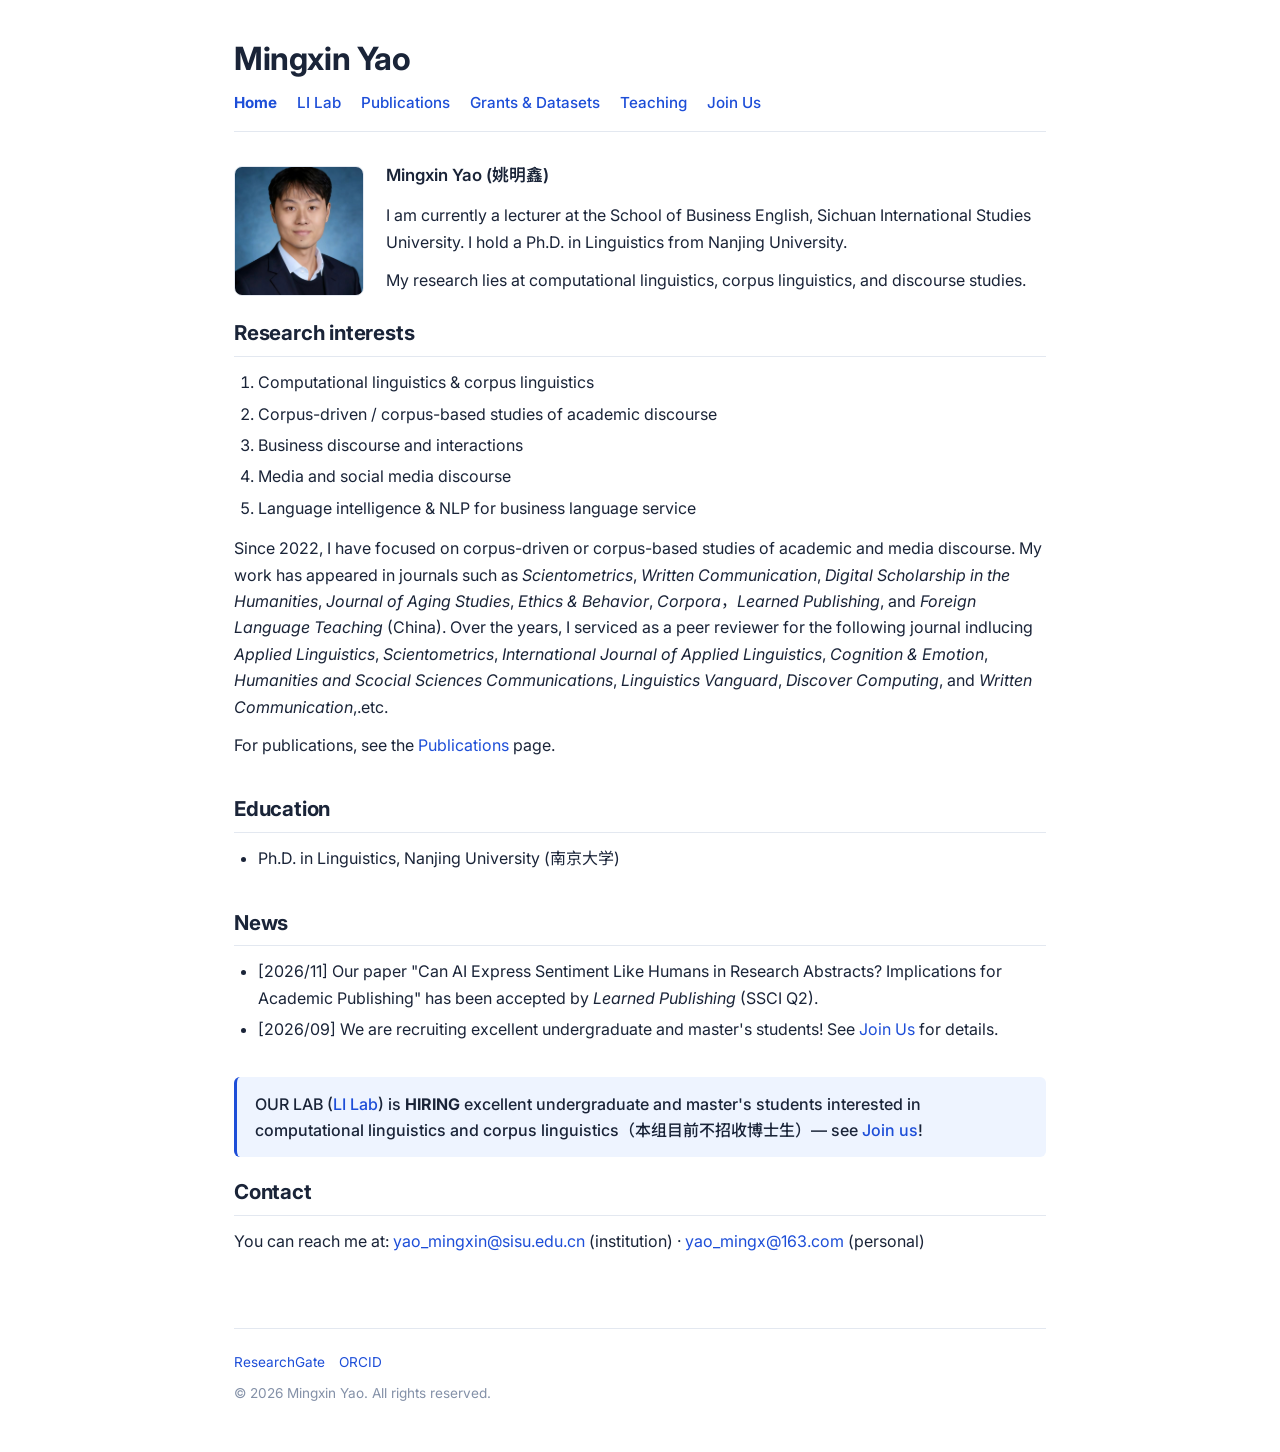
==== commit ac61df87: "Update index.html" ====
--- a/index.html
+++ b/index.html
@@ -37,7 +37,7 @@
                 <li>Media and social media discourse</li>
                 <li>Language intelligence &amp; NLP for business language service</li>
             </ol>
-            <p>Since 2022, I have focused on corpus-driven or corpus-based studies of academic and media discourse. My work has appeared in journals such as <em>Scientometrics</em>, <em>Written Communication</em>, <em>Digital Scholarship in the Humanities</em>, <em>Journal of Aging Studies</em>, <em>Ethics &amp; Behavior</em>, <em>Corpora</em>, and <em>Foreign Language Teaching</em> (China).</p>
+            <p>Since 2022, I have focused on corpus-driven or corpus-based studies of academic and media discourse. My work has appeared in journals such as <em>Scientometrics</em>, <em>Written Communication</em>, <em>Digital Scholarship in the Humanities</em>, <em>Journal of Aging Studies</em>, <em>Ethics &amp; Behavior</em>, <em>Corpora</em>，<em>Learned Publishing</em>, and <em>Foreign Language Teaching</em> (China). Over the years, I serviced as a peer reviewer for the following journal indlucing <em>Applied Linguistics</em>, <em>Scientometrics</em>, <em>International Journal of Applied Linguistics</em>, <em>Cognition & Emotion</em>, <em>Humanities and Scocial Sciences Communications</em>, <em>Linguistics Vanguard</em>, <em>Discover Computing</em>, and <em>Written Communication</em>,.etc. </p>
             <p>For publications, see the <a href="publications.html">Publications</a> page.</p>
         </section>
 
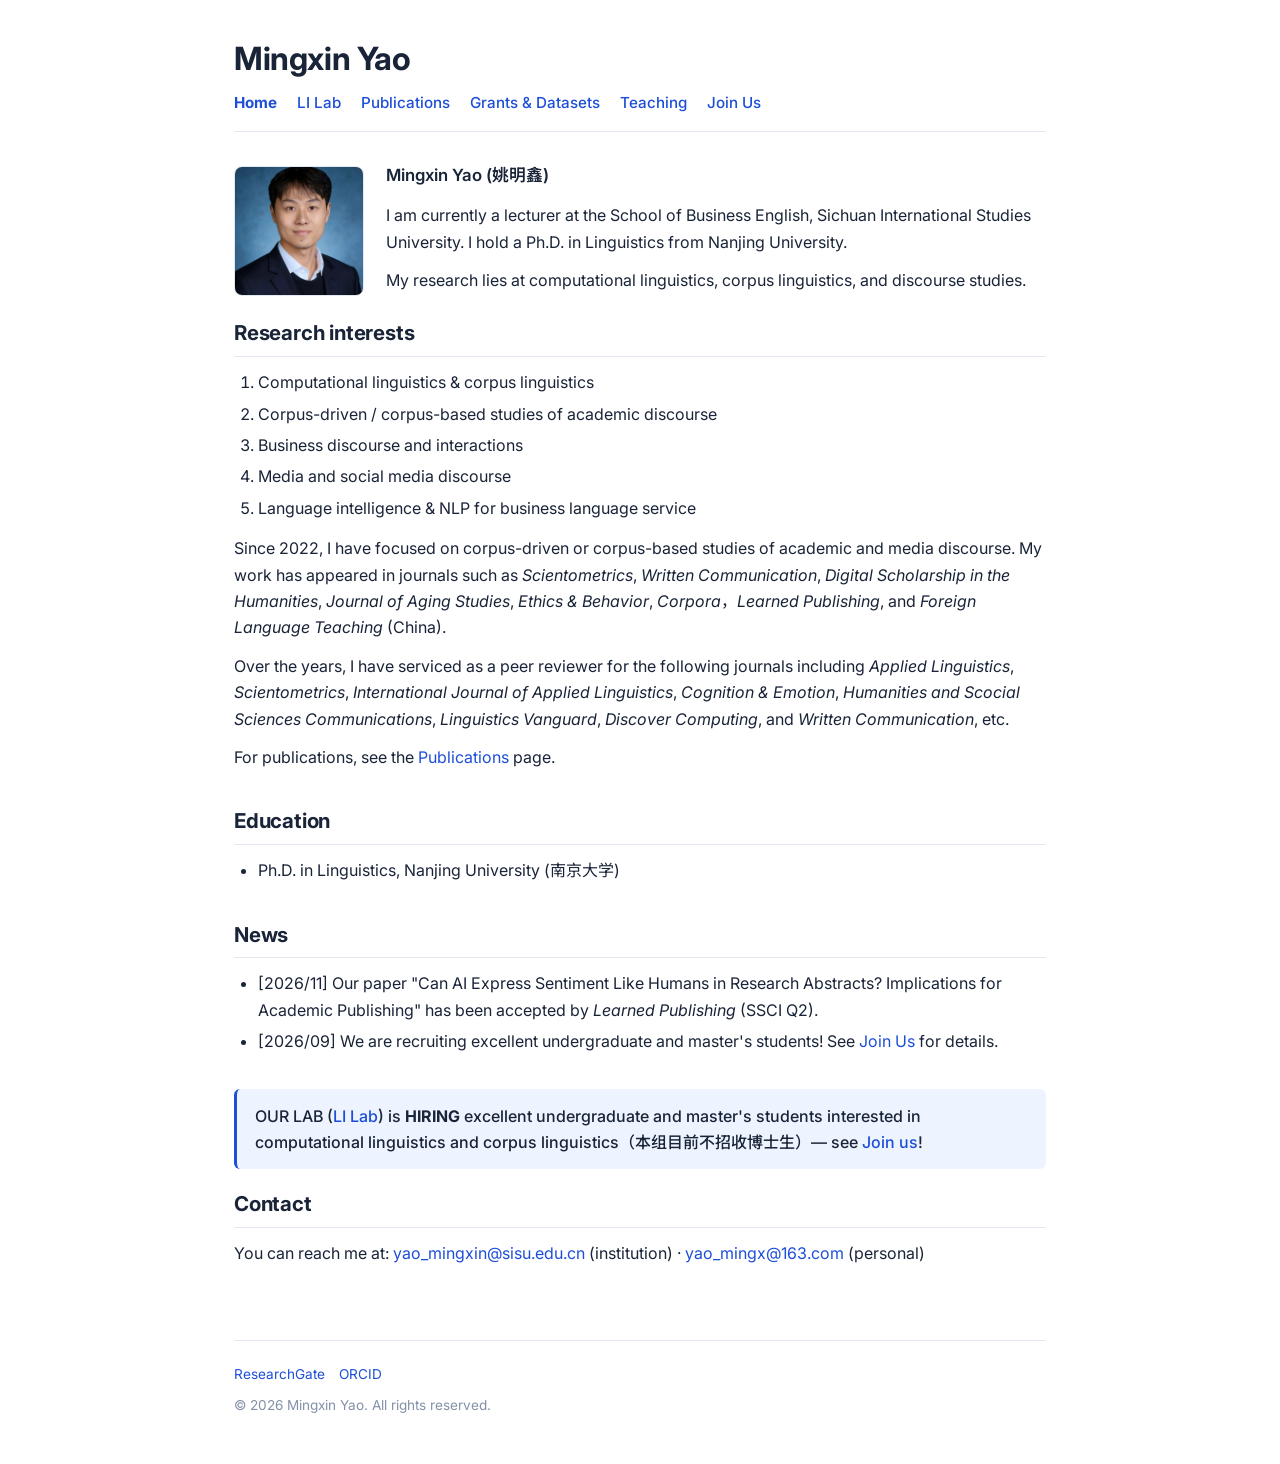
==== commit 0569124c: "Update index.html" ====
--- a/index.html
+++ b/index.html
@@ -37,7 +37,8 @@
                 <li>Media and social media discourse</li>
                 <li>Language intelligence &amp; NLP for business language service</li>
             </ol>
-            <p>Since 2022, I have focused on corpus-driven or corpus-based studies of academic and media discourse. My work has appeared in journals such as <em>Scientometrics</em>, <em>Written Communication</em>, <em>Digital Scholarship in the Humanities</em>, <em>Journal of Aging Studies</em>, <em>Ethics &amp; Behavior</em>, <em>Corpora</em>，<em>Learned Publishing</em>, and <em>Foreign Language Teaching</em> (China). Over the years, I serviced as a peer reviewer for the following journal indlucing <em>Applied Linguistics</em>, <em>Scientometrics</em>, <em>International Journal of Applied Linguistics</em>, <em>Cognition & Emotion</em>, <em>Humanities and Scocial Sciences Communications</em>, <em>Linguistics Vanguard</em>, <em>Discover Computing</em>, and <em>Written Communication</em>,.etc. </p>
+            <p>Since 2022, I have focused on corpus-driven or corpus-based studies of academic and media discourse. My work has appeared in journals such as <em>Scientometrics</em>, <em>Written Communication</em>, <em>Digital Scholarship in the Humanities</em>, <em>Journal of Aging Studies</em>, <em>Ethics &amp; Behavior</em>, <em>Corpora</em>，<em>Learned Publishing</em>, and <em>Foreign Language Teaching</em> (China).</p>
+            <p> Over the years, I have serviced as a peer reviewer for the following journals including <em>Applied Linguistics</em>, <em>Scientometrics</em>, <em>International Journal of Applied Linguistics</em>, <em>Cognition & Emotion</em>, <em>Humanities and Scocial Sciences Communications</em>, <em>Linguistics Vanguard</em>, <em>Discover Computing</em>, and <em>Written Communication</em>, etc. </p>
             <p>For publications, see the <a href="publications.html">Publications</a> page.</p>
         </section>
 
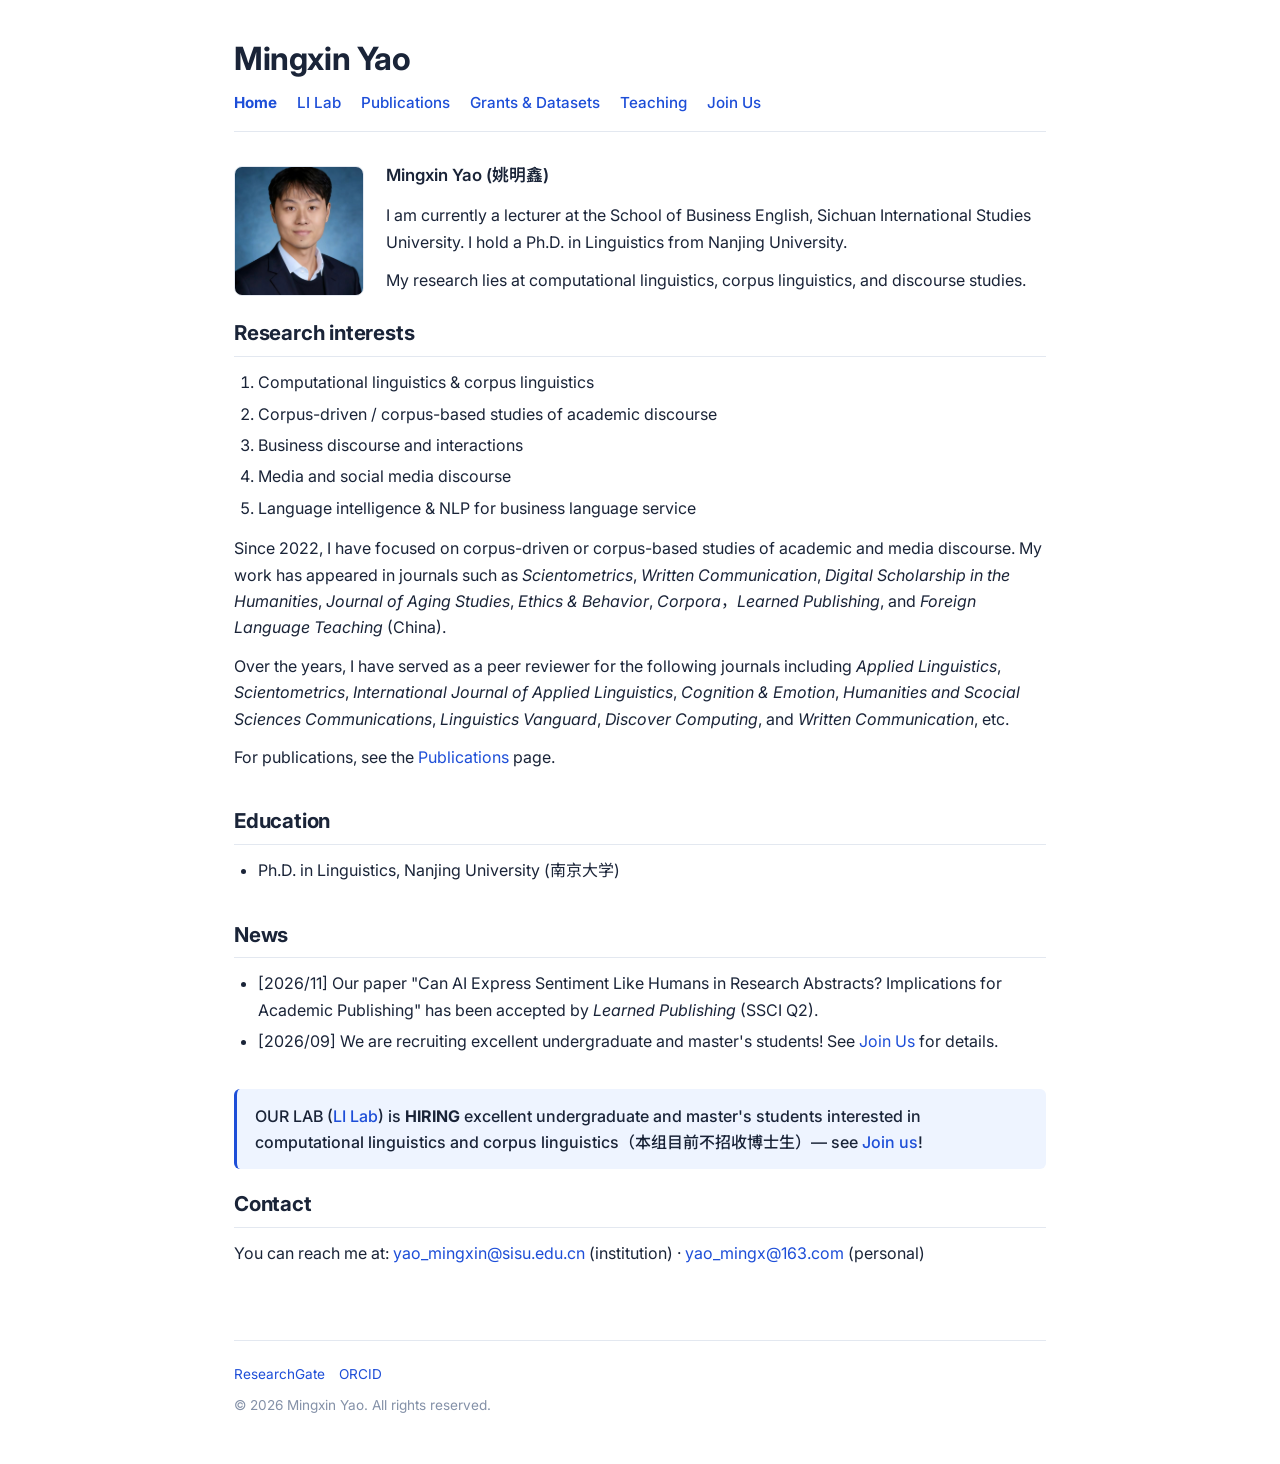
==== commit c03633aa: "Update index.html" ====
--- a/index.html
+++ b/index.html
@@ -38,7 +38,7 @@
                 <li>Language intelligence &amp; NLP for business language service</li>
             </ol>
             <p>Since 2022, I have focused on corpus-driven or corpus-based studies of academic and media discourse. My work has appeared in journals such as <em>Scientometrics</em>, <em>Written Communication</em>, <em>Digital Scholarship in the Humanities</em>, <em>Journal of Aging Studies</em>, <em>Ethics &amp; Behavior</em>, <em>Corpora</em>，<em>Learned Publishing</em>, and <em>Foreign Language Teaching</em> (China).</p>
-            <p> Over the years, I have serviced as a peer reviewer for the following journals including <em>Applied Linguistics</em>, <em>Scientometrics</em>, <em>International Journal of Applied Linguistics</em>, <em>Cognition & Emotion</em>, <em>Humanities and Scocial Sciences Communications</em>, <em>Linguistics Vanguard</em>, <em>Discover Computing</em>, and <em>Written Communication</em>, etc. </p>
+            <p> Over the years, I have served as a peer reviewer for the following journals including <em>Applied Linguistics</em>, <em>Scientometrics</em>, <em>International Journal of Applied Linguistics</em>, <em>Cognition & Emotion</em>, <em>Humanities and Scocial Sciences Communications</em>, <em>Linguistics Vanguard</em>, <em>Discover Computing</em>, and <em>Written Communication</em>, etc. </p>
             <p>For publications, see the <a href="publications.html">Publications</a> page.</p>
         </section>
 
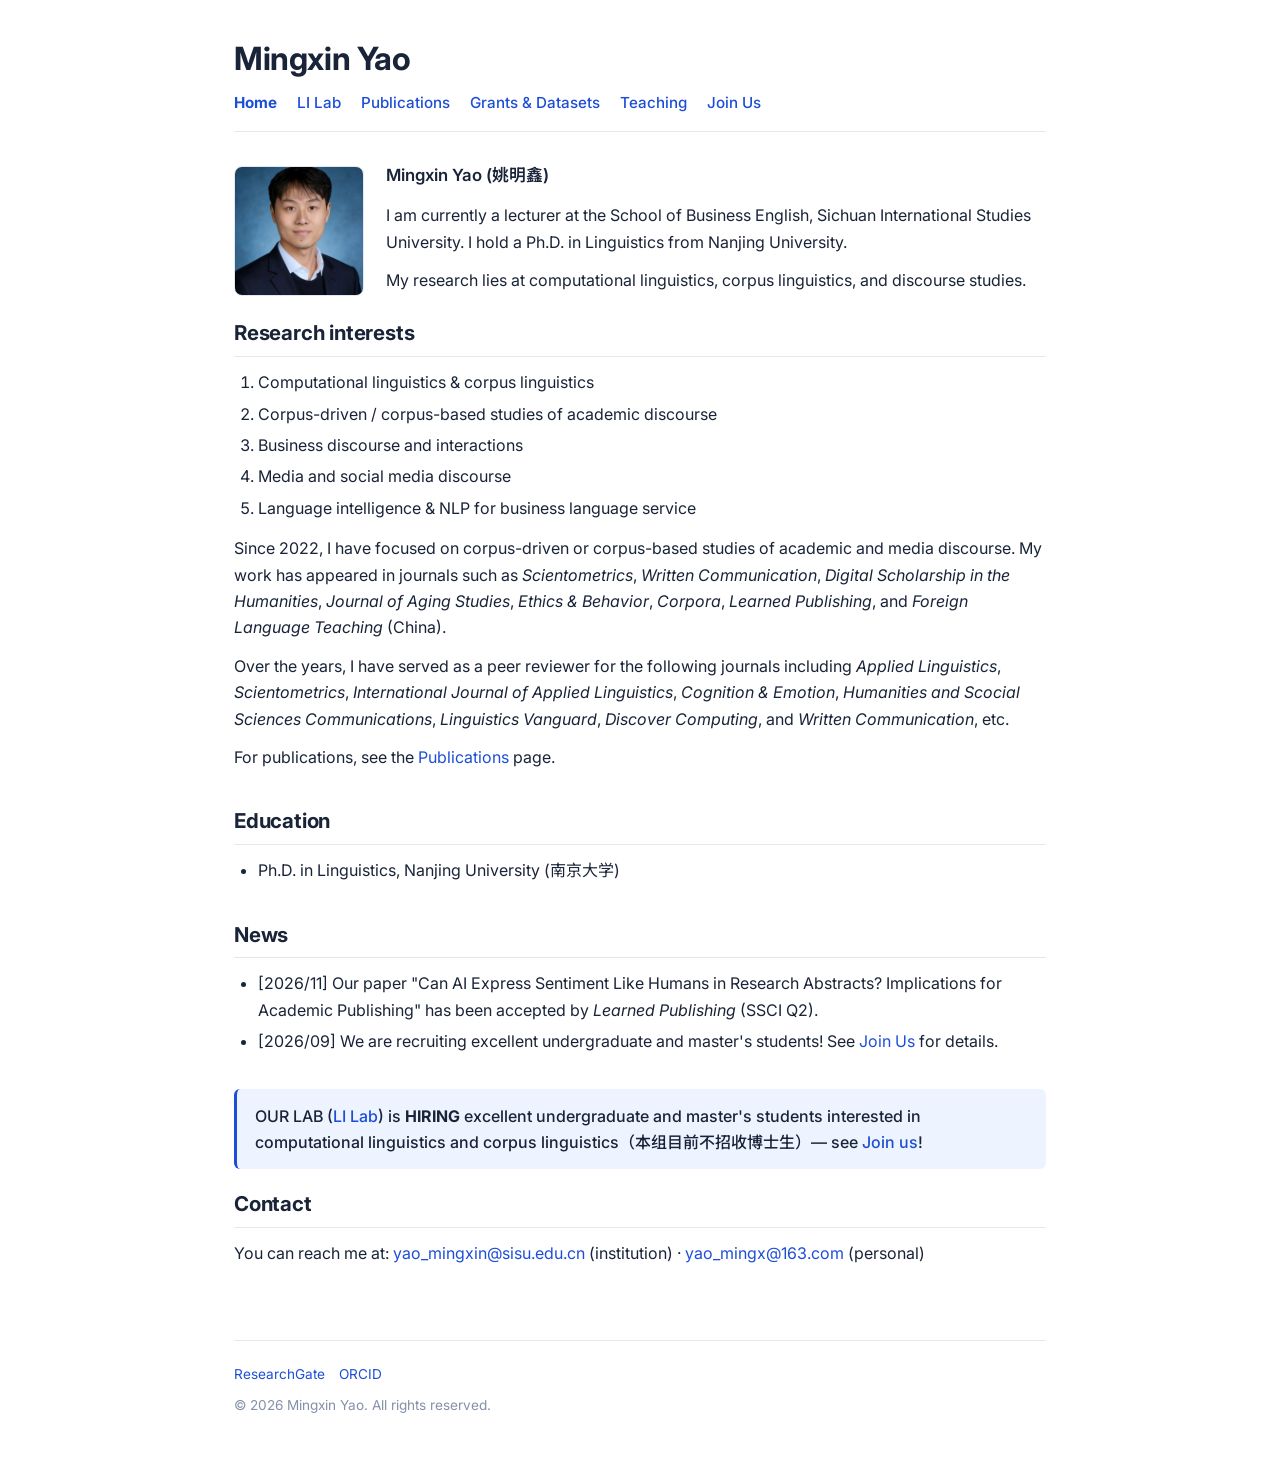
==== commit 6e6781c2: "Update index.html" ====
--- a/index.html
+++ b/index.html
@@ -37,7 +37,7 @@
                 <li>Media and social media discourse</li>
                 <li>Language intelligence &amp; NLP for business language service</li>
             </ol>
-            <p>Since 2022, I have focused on corpus-driven or corpus-based studies of academic and media discourse. My work has appeared in journals such as <em>Scientometrics</em>, <em>Written Communication</em>, <em>Digital Scholarship in the Humanities</em>, <em>Journal of Aging Studies</em>, <em>Ethics &amp; Behavior</em>, <em>Corpora</em>，<em>Learned Publishing</em>, and <em>Foreign Language Teaching</em> (China).</p>
+            <p>Since 2022, I have focused on corpus-driven or corpus-based studies of academic and media discourse. My work has appeared in journals such as <em>Scientometrics</em>, <em>Written Communication</em>, <em>Digital Scholarship in the Humanities</em>, <em>Journal of Aging Studies</em>, <em>Ethics &amp; Behavior</em>, <em>Corpora</em>, <em>Learned Publishing</em>, and <em>Foreign Language Teaching</em> (China).</p>
             <p> Over the years, I have served as a peer reviewer for the following journals including <em>Applied Linguistics</em>, <em>Scientometrics</em>, <em>International Journal of Applied Linguistics</em>, <em>Cognition & Emotion</em>, <em>Humanities and Scocial Sciences Communications</em>, <em>Linguistics Vanguard</em>, <em>Discover Computing</em>, and <em>Written Communication</em>, etc. </p>
             <p>For publications, see the <a href="publications.html">Publications</a> page.</p>
         </section>
